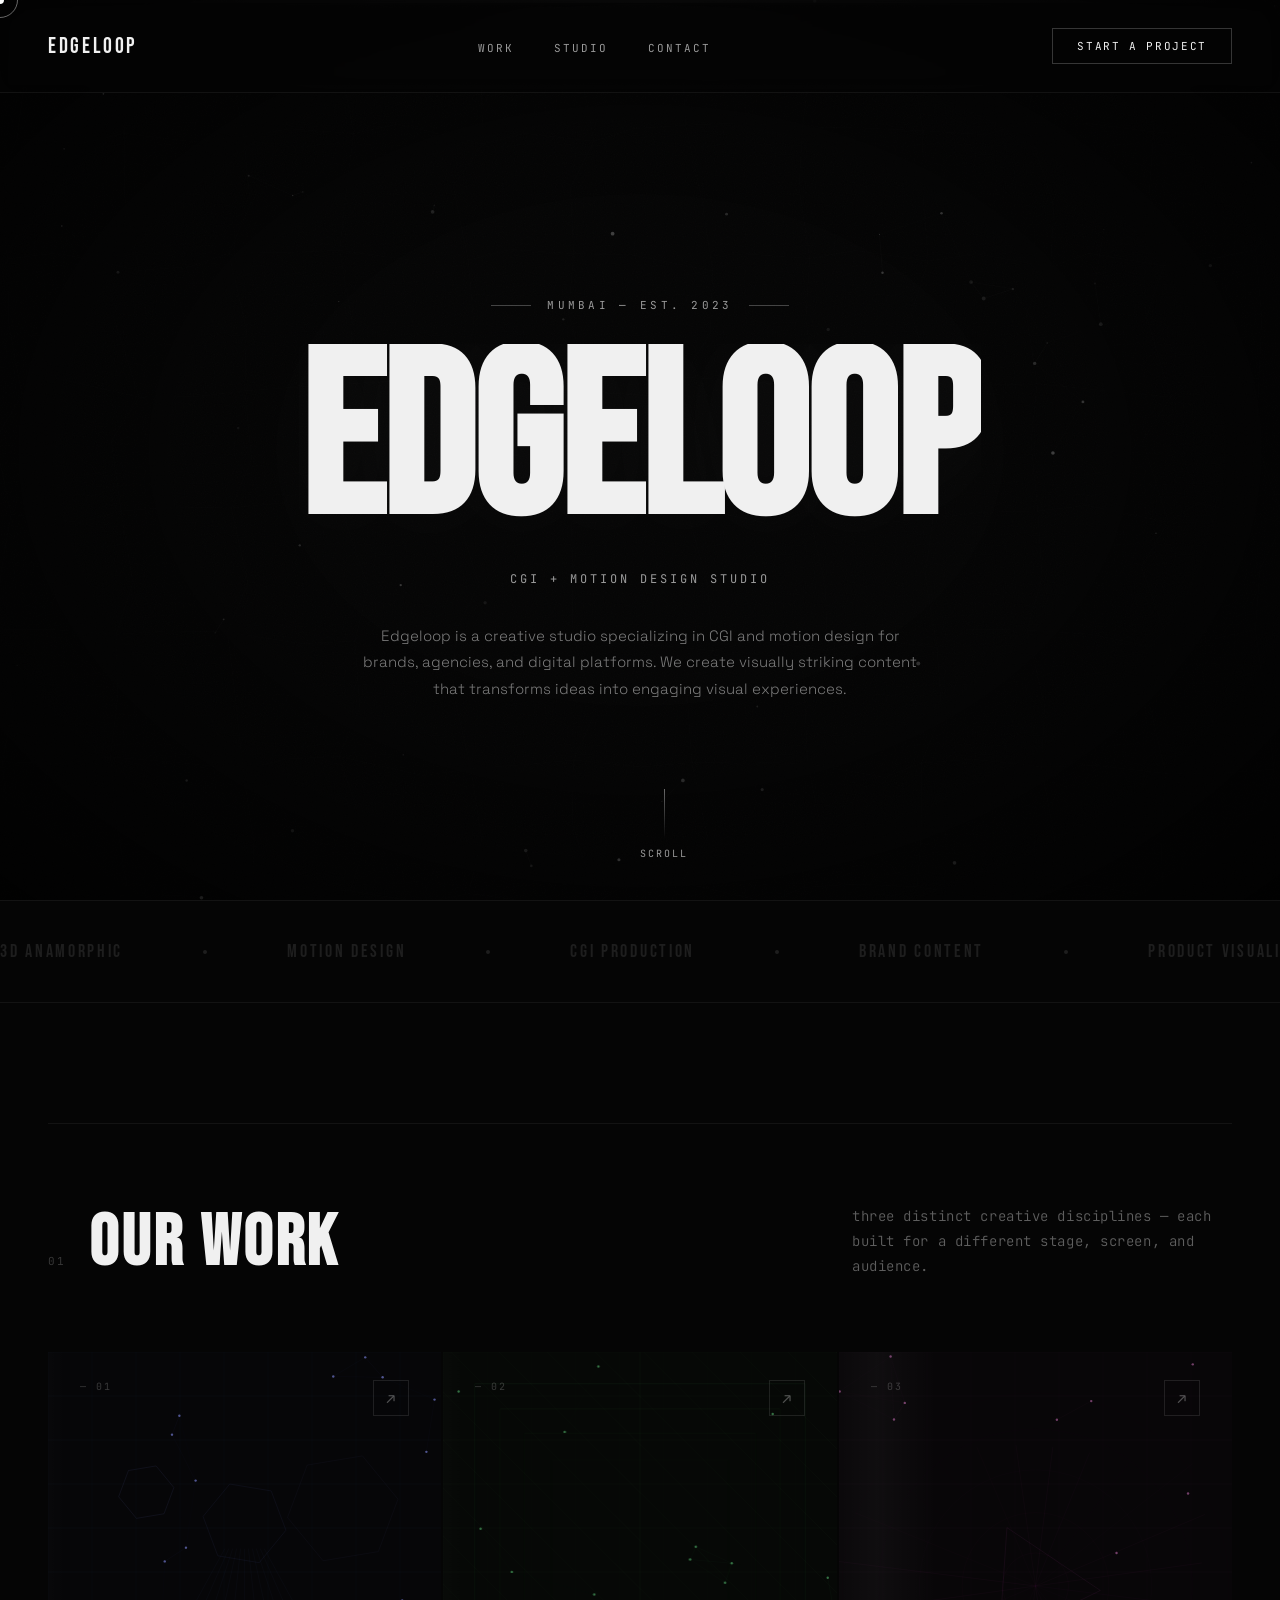
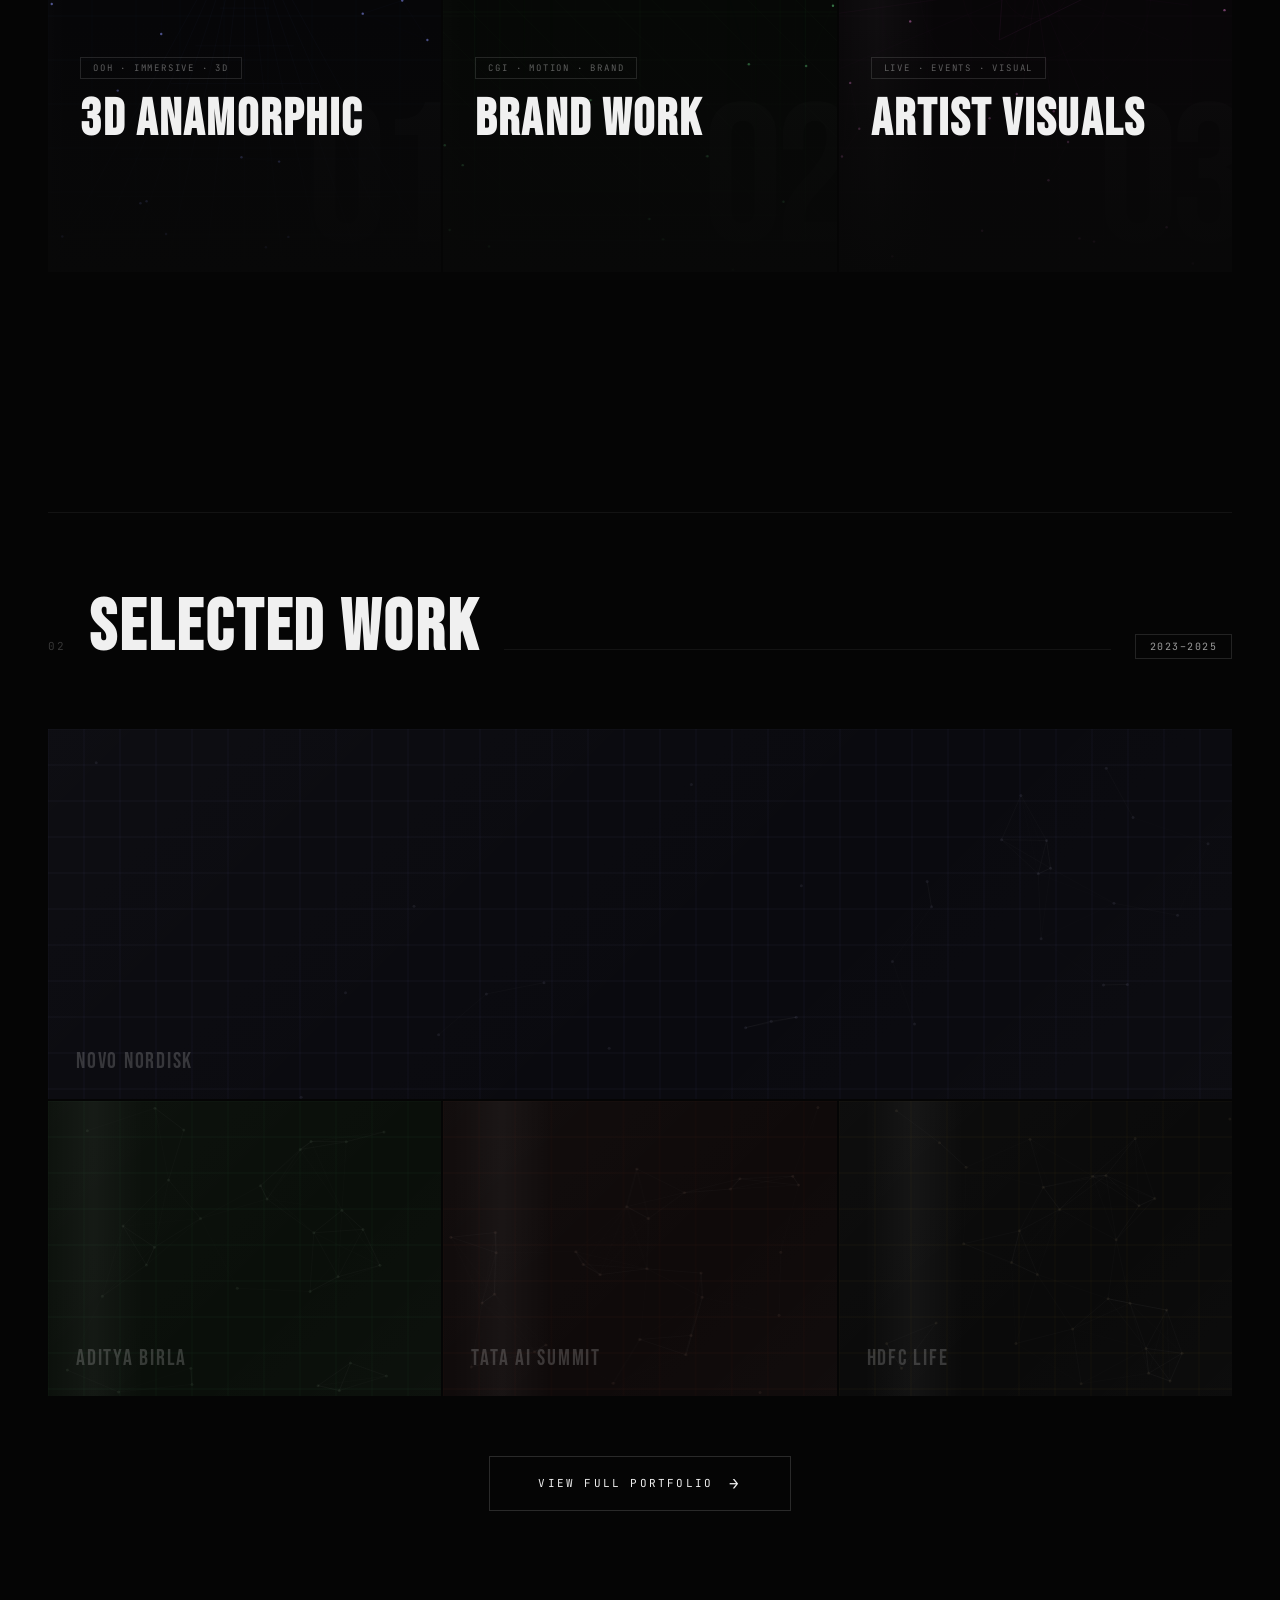
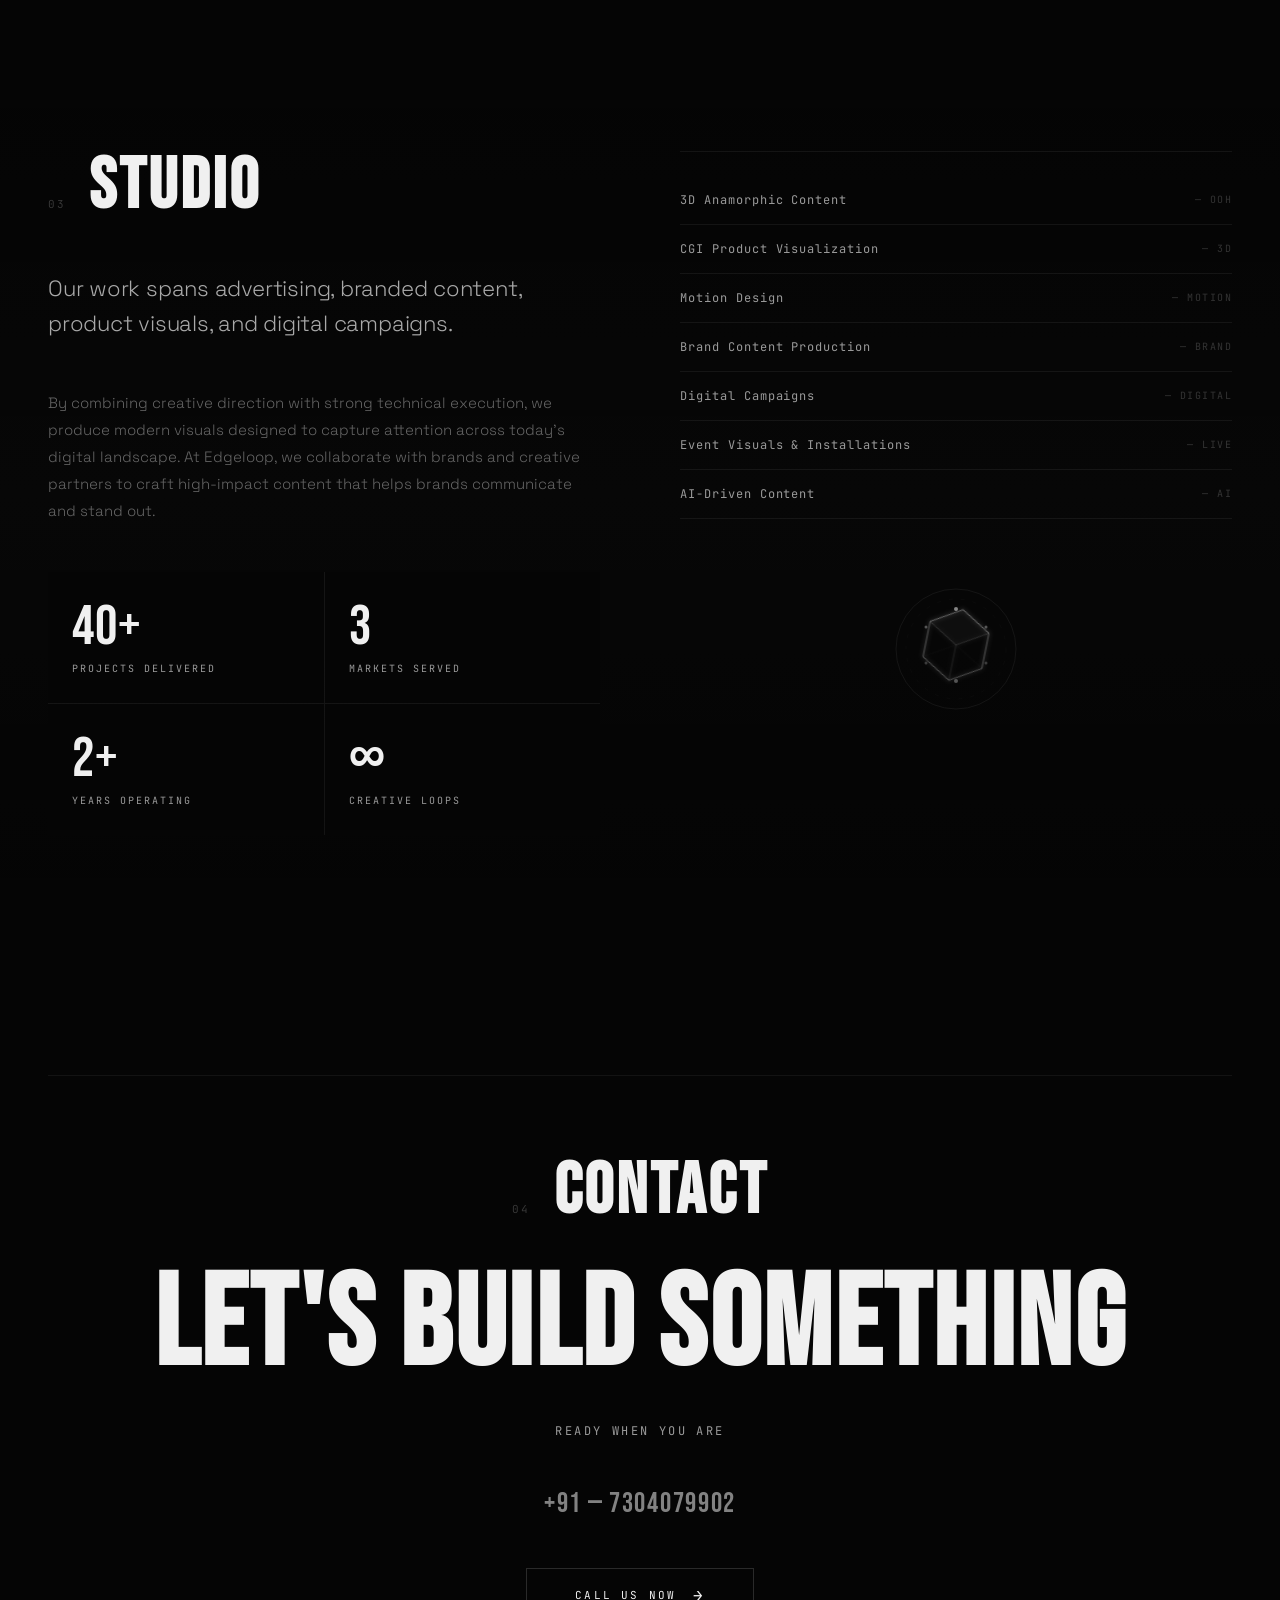
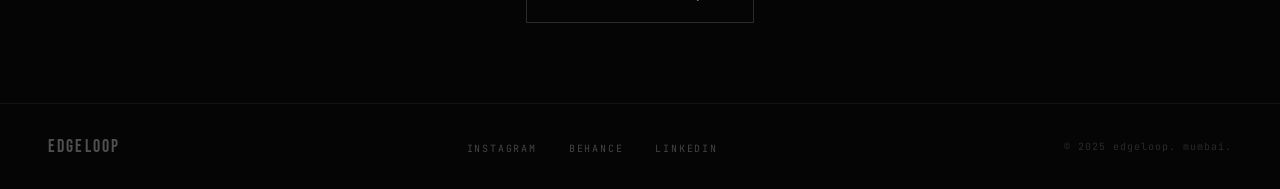
==== index.html @ c41fbcc3 "Add files via upload" ====
<!DOCTYPE html>
<html lang="en">
<head>
  <meta charset="UTF-8">
  <meta name="viewport" content="width=device-width, initial-scale=1.0">
  <title>edgeloop — cgi + motion design studio</title>
  <meta name="description" content="Edgeloop is a Mumbai-based creative studio specializing in CGI and motion design for brands, agencies, and digital platforms.">
  <link rel="icon" type="image/svg+xml" href="images/favicon.svg">
  <link rel="preconnect" href="https://fonts.googleapis.com">
  <link href="https://fonts.googleapis.com/css2?family=Bebas+Neue&family=Space+Grotesk:wght@300;400;500;600&family=JetBrains+Mono:wght@300;400&display=swap" rel="stylesheet">
  <link rel="stylesheet" href="style.css">
</head>
<body>

  <div id="cursor"></div>
  <div id="cursor-ring"></div>
  <div class="scan-overlay"></div>
  <canvas id="bg-canvas"></canvas>

  <nav>
    <a href="index.html" class="nav-logo">edgeloop</a>
    <ul class="nav-links">
      <li><a href="#our-work">work</a></li>
      <li><a href="#about">studio</a></li>
      <li><a href="#contact">contact</a></li>
    </ul>
    <button class="nav-cta" onclick="document.getElementById('contact').scrollIntoView({behavior:'smooth'})">
      start a project
    </button>
  </nav>

  <section id="hero">
    <div class="hero-eyebrow">mumbai — est. 2023</div>
    <h1 class="hero-title">edgeloop</h1>
    <p class="hero-sub">cgi + motion design studio</p>
    <p class="hero-desc">
      Edgeloop is a creative studio specializing in CGI and motion design for brands,
      agencies, and digital platforms. We create visually striking content that transforms
      ideas into engaging visual experiences.
    </p>
    <div class="scroll-indicator">
      <div class="scroll-line"></div>
      <span>scroll</span>
    </div>
  </section>

  <div class="marquee-section">
    <div class="marquee-track" id="marquee-track"></div>
  </div>

  <!-- OUR WORK -->
  <section id="our-work">
    <div class="divider" style="margin: 0 0 80px;"></div>
    <div class="our-work-intro">
      <div class="section-header reveal" style="margin-bottom: 0;">
        <span class="section-num">01</span>
        <h2 class="section-title">our work</h2>
      </div>
      <p class="our-work-desc reveal reveal-delay-2">
        three distinct creative disciplines — each built for a different stage, screen, and audience.
      </p>
    </div>

    <div class="work-categories">

      <a href="anamorphic.html" class="work-cat-panel reveal" id="wcat-0">
        <canvas class="work-cat-canvas" id="wcat-canvas-0"></canvas>
        <div class="wcat-scan"></div>
        <div class="wcat-border"></div>
        <div class="wcat-watermark">01</div>
        <span class="wcat-num">— 01</span>
        <div class="wcat-arrow">↗</div>
        <div class="wcat-info">
          <div class="wcat-tag">OOH · Immersive · 3D</div>
          <h3 class="wcat-title">3D Anamorphic</h3>
          <p class="wcat-desc">Large-format illusion content engineered for LED cubes, mega screens, and out-of-home installations. Brands like Novo Nordisk, EXCON, and Tata AI Summit.</p>
        </div>
      </a>

      <a href="brand.html" class="work-cat-panel reveal reveal-delay-1" id="wcat-1">
        <canvas class="work-cat-canvas" id="wcat-canvas-1"></canvas>
        <div class="wcat-scan"></div>
        <div class="wcat-border"></div>
        <div class="wcat-watermark">02</div>
        <span class="wcat-num">— 02</span>
        <div class="wcat-arrow">↗</div>
        <div class="wcat-info">
          <div class="wcat-tag">CGI · Motion · Brand</div>
          <h3 class="wcat-title">Brand Work</h3>
          <p class="wcat-desc">Product visualization, campaign motion, and digital content built for brands across advertising, retail, and consumer tech. FILA, Crocs, Foot Locker, Ace Blends.</p>
        </div>
      </a>

      <a href="artist.html" class="work-cat-panel reveal reveal-delay-2" id="wcat-2">
        <canvas class="work-cat-canvas" id="wcat-canvas-2"></canvas>
        <div class="wcat-scan"></div>
        <div class="wcat-border"></div>
        <div class="wcat-watermark">03</div>
        <span class="wcat-num">— 03</span>
        <div class="wcat-arrow">↗</div>
        <div class="wcat-info">
          <div class="wcat-tag">Live · Events · Visual</div>
          <h3 class="wcat-title">Artist Visuals</h3>
          <p class="wcat-desc">Stage visuals, live event content, and immersive backdrops for artists, festivals, and performance environments. Built for impact at full scale.</p>
        </div>
      </a>

    </div>
  </section>

  <!-- SELECTED WORK -->
  <section id="work">
    <div class="divider" style="margin: 0 0 80px;"></div>
    <div class="section-header reveal">
      <span class="section-num">02</span>
      <h2 class="section-title">selected work</h2>
      <div class="section-rule"></div>
      <span class="tag">2023–2025</span>
    </div>
    <div class="work-grid">
      <div class="project-card project-card-featured reveal" data-tilt>
        <div class="card-bg"><div class="card-visual"><canvas id="card-canvas-0"></canvas></div></div>
        <div class="card-overlay"></div><div class="card-border"></div>
        <div class="card-static-title">novo nordisk</div>
        <div class="card-info"><div class="card-cat">Anamorphic 3D · NSM 2025</div><div class="card-title">Novo Nordisk</div></div>
      </div>
      <div class="project-card reveal reveal-delay-1" data-tilt>
        <div class="card-bg"><div class="card-visual"><canvas id="card-canvas-1"></canvas></div></div>
        <div class="card-overlay"></div><div class="card-border"></div>
        <div class="card-static-title">aditya birla</div>
        <div class="card-info"><div class="card-cat">3D Visual · Brand</div><div class="card-title">Aditya Birla</div></div>
      </div>
      <div class="project-card reveal reveal-delay-2" data-tilt>
        <div class="card-bg"><div class="card-visual"><canvas id="card-canvas-2"></canvas></div></div>
        <div class="card-overlay"></div><div class="card-border"></div>
        <div class="card-static-title">tata ai summit</div>
        <div class="card-info"><div class="card-cat">Anamorphic 3D · Tech</div><div class="card-title">Tata AI Summit</div></div>
      </div>
      <div class="project-card reveal reveal-delay-3" data-tilt>
        <div class="card-bg"><div class="card-visual"><canvas id="card-canvas-3"></canvas></div></div>
        <div class="card-overlay"></div><div class="card-border"></div>
        <div class="card-static-title">hdfc life</div>
        <div class="card-info"><div class="card-cat">Motion Design · Finance</div><div class="card-title">HDFC Life Sparsh</div></div>
      </div>
    </div>
    <div class="see-more reveal">
      <a href="https://www.behance.net/gallery/238866345/Edgeloop-2025-Portfolio" target="_blank" rel="noopener" class="btn-outline">view full portfolio <span class="btn-arrow">→</span></a>
    </div>
  </section>

  <!-- ABOUT -->
  <section id="about">
    <div class="about-inner">
      <div class="about-left">
        <div class="section-header reveal" style="margin-bottom: 48px;">
          <span class="section-num">03</span>
          <h2 class="section-title">studio</h2>
        </div>
        <p class="about-text reveal">Our work spans advertising, branded content, product visuals, and digital campaigns.</p>
        <p class="about-text-secondary reveal reveal-delay-1">By combining creative direction with strong technical execution, we produce modern visuals designed to capture attention across today's digital landscape. At Edgeloop, we collaborate with brands and creative partners to craft high-impact content that helps brands communicate and stand out.</p>
        <div class="stat-grid reveal reveal-delay-2">
          <div class="stat-cell"><div class="stat-num">40+</div><div class="stat-label">projects delivered</div></div>
          <div class="stat-cell"><div class="stat-num">3</div><div class="stat-label">markets served</div></div>
          <div class="stat-cell"><div class="stat-num">2+</div><div class="stat-label">years operating</div></div>
          <div class="stat-cell"><div class="stat-num">∞</div><div class="stat-label">creative loops</div></div>
        </div>
      </div>
      <div class="about-right reveal reveal-delay-1">
        <ul class="services-list">
          <li>3D Anamorphic Content <span>— OOH</span></li>
          <li>CGI Product Visualization <span>— 3D</span></li>
          <li>Motion Design <span>— MOTION</span></li>
          <li>Brand Content Production <span>— BRAND</span></li>
          <li>Digital Campaigns <span>— DIGITAL</span></li>
          <li>Event Visuals &amp; Installations <span>— LIVE</span></li>
          <li>AI-Driven Content <span>— AI</span></li>
        </ul>
        <div style="margin-top: 60px; display: flex; justify-content: center;">
          <svg width="140" height="140" viewBox="0 0 140 140" fill="none" xmlns="http://www.w3.org/2000/svg">
            <defs><filter id="glow-filter"><feGaussianBlur stdDeviation="2" result="coloredBlur"/><feMerge><feMergeNode in="coloredBlur"/><feMergeNode in="SourceGraphic"/></feMerge></filter></defs>
            <circle cx="70" cy="70" r="60" stroke="rgba(255,255,255,0.06)" stroke-width="1"/>
            <circle cx="70" cy="70" r="50" stroke="rgba(255,255,255,0.04)" stroke-width="0.5" stroke-dasharray="4 8"/>
            <g id="cube-group" filter="url(#glow-filter)">
              <polygon points="70,30 100,48 100,84 70,102 40,84 40,48" stroke="rgba(255,255,255,0.35)" stroke-width="0.8" fill="none"/>
              <polygon points="70,30 100,48 70,66 40,48" stroke="rgba(255,255,255,0.2)" stroke-width="0.6" fill="rgba(255,255,255,0.015)"/>
              <line x1="70" y1="66" x2="70" y2="102" stroke="rgba(255,255,255,0.15)" stroke-width="0.6"/>
              <line x1="40" y1="48" x2="100" y2="84" stroke="rgba(255,255,255,0.06)" stroke-width="0.4"/>
              <line x1="100" y1="48" x2="40" y2="84" stroke="rgba(255,255,255,0.06)" stroke-width="0.4"/>
            </g>
            <circle cx="70" cy="30" r="2" fill="rgba(255,255,255,0.5)"/>
            <circle cx="100" cy="48" r="1.5" fill="rgba(255,255,255,0.3)"/>
            <circle cx="40" cy="48" r="1.5" fill="rgba(255,255,255,0.3)"/>
            <circle cx="70" cy="102" r="2" fill="rgba(255,255,255,0.3)"/>
            <circle cx="100" cy="84" r="1.5" fill="rgba(255,255,255,0.2)"/>
            <circle cx="40" cy="84" r="1.5" fill="rgba(255,255,255,0.2)"/>
          </svg>
        </div>
      </div>
    </div>
  </section>

  <!-- CONTACT -->
  <section id="contact">
    <div class="divider" style="margin: 0 0 80px;"></div>
    <div class="section-header reveal" style="justify-content: center; margin-bottom: 40px;">
      <span class="section-num">04</span>
      <h2 class="section-title">contact</h2>
    </div>
    <h2 class="contact-title reveal">let's build something</h2>
    <p class="contact-sub reveal reveal-delay-1">ready when you are</p>
    <a href="tel:+917304079902" class="contact-phone reveal reveal-delay-2">+91 — 7304079902</a>
    <div class="reveal reveal-delay-3" style="display: flex; justify-content: center;">
      <a href="tel:+917304079902" class="btn-outline">call us now <span class="btn-arrow">→</span></a>
    </div>
  </section>

  <footer>
    <div class="footer-logo">edgeloop</div>
    <ul class="footer-links">
      <li><a href="https://www.instagram.com/edgeloop.studio" target="_blank" rel="noopener">instagram</a></li>
      <li><a href="https://www.behance.net/gallery/238866345/Edgeloop-2025-Portfolio" target="_blank" rel="noopener">behance</a></li>
      <li><a href="https://www.linkedin.com/company/edgeloop" target="_blank" rel="noopener">linkedin</a></li>
    </ul>
    <span class="footer-copy">© 2025 edgeloop. mumbai.</span>
  </footer>

  <script src="script.js"></script>
</body>
</html>
---- style.css ----
/* ============================================================
   EDGELOOP — style.css
   CGI + Motion Design Studio
   ============================================================ */

@import url('https://fonts.googleapis.com/css2?family=Bebas+Neue&family=Space+Grotesk:wght@300;400;500;600&family=JetBrains+Mono:wght@300;400&display=swap');

/* ─── RESET & ROOT ─────────────────────────────────────────── */
*, *::before, *::after { margin: 0; padding: 0; box-sizing: border-box; }

:root {
  --black:  #050505;
  --white:  #f0f0f0;
  --silver: #9a9a9a;
  --glow:   rgba(180,180,200,0.07);
  --dim:    rgba(240,240,240,0.04);
  --line:   rgba(255,255,255,0.06);
}

html { scroll-behavior: smooth; }

body {
  background: var(--black);
  color: var(--white);
  font-family: 'Space Grotesk', sans-serif;
  overflow-x: hidden;
  cursor: none;
}

/* ─── CUSTOM CURSOR ─────────────────────────────────────────── */
#cursor {
  position: fixed;
  width: 8px;
  height: 8px;
  background: white;
  border-radius: 50%;
  pointer-events: none;
  z-index: 9999;
  transform: translate(-50%, -50%);
  transition: transform 0.08s, width 0.2s, height 0.2s, opacity 0.2s;
  mix-blend-mode: difference;
}
#cursor-ring {
  position: fixed;
  width: 36px;
  height: 36px;
  border: 1px solid rgba(255,255,255,0.4);
  border-radius: 50%;
  pointer-events: none;
  z-index: 9998;
  transform: translate(-50%, -50%);
  transition: transform 0.18s ease, width 0.2s, height 0.2s, border-color 0.2s;
}
body:has(a:hover) #cursor-ring,
body:has(button:hover) #cursor-ring {
  width: 60px;
  height: 60px;
  border-color: rgba(255,255,255,0.8);
}

/* ─── BACKGROUND CANVAS ─────────────────────────────────────── */
#bg-canvas {
  position: fixed;
  top: 0; left: 0;
  width: 100%; height: 100%;
  z-index: 0;
  pointer-events: none;
}

/* ─── NOISE OVERLAY ─────────────────────────────────────────── */
body::before {
  content: '';
  position: fixed;
  inset: 0;
  background-image: url("data:image/svg+xml,%3Csvg viewBox='0 0 200 200' xmlns='http://www.w3.org/2000/svg'%3E%3Cfilter id='n'%3E%3CfeTurbulence type='fractalNoise' baseFrequency='0.9' numOctaves='4' stitchTiles='stitch'/%3E%3C/filter%3E%3Crect width='100%25' height='100%25' filter='url(%23n)' opacity='0.035'/%3E%3C/svg%3E");
  background-size: 200px 200px;
  pointer-events: none;
  z-index: 1;
  opacity: 0.6;
}

/* ─── VIGNETTE ───────────────────────────────────────────────── */
body::after {
  content: '';
  position: fixed;
  inset: 0;
  background: radial-gradient(ellipse at center, transparent 40%, rgba(0,0,0,0.7) 100%);
  pointer-events: none;
  z-index: 2;
}

/* ─── SCAN LINE ──────────────────────────────────────────────── */
.scan-overlay {
  position: fixed;
  top: 0; left: 0;
  width: 100%; height: 3px;
  background: linear-gradient(90deg, transparent, rgba(255,255,255,0.06), transparent);
  pointer-events: none;
  z-index: 50;
  animation: scan 8s linear infinite;
}
@keyframes scan {
  0%   { top: -3px; }
  100% { top: 100vh; }
}

/* ─── NAV ────────────────────────────────────────────────────── */
nav {
  position: fixed;
  top: 0; left: 0; right: 0;
  z-index: 100;
  display: flex;
  justify-content: space-between;
  align-items: center;
  padding: 28px 48px;
  border-bottom: 1px solid var(--line);
  backdrop-filter: blur(12px);
  background: rgba(5,5,5,0.4);
}

.nav-logo {
  font-family: 'Bebas Neue', sans-serif;
  font-size: 22px;
  letter-spacing: 0.12em;
  color: var(--white);
  text-decoration: none;
  position: relative;
  overflow: hidden;
  display: inline-block;
}
.nav-logo::after {
  content: '';
  position: absolute;
  top: 0; left: -100%;
  width: 60px;
  height: 100%;
  background: linear-gradient(90deg, transparent, rgba(255,255,255,0.4), transparent);
  animation: sweep-nav 4s ease-in-out infinite;
}
@keyframes sweep-nav {
  0%   { left: -100%; }
  40%  { left: 200%; }
  100% { left: 200%; }
}

.nav-links {
  display: flex;
  gap: 40px;
  list-style: none;
}
.nav-links a {
  color: var(--silver);
  text-decoration: none;
  font-size: 11px;
  letter-spacing: 0.18em;
  text-transform: uppercase;
  transition: color 0.3s;
  font-family: 'JetBrains Mono', monospace;
}
.nav-links a:hover { color: var(--white); }

.nav-cta {
  background: transparent;
  border: 1px solid rgba(255,255,255,0.2);
  color: var(--white);
  padding: 10px 24px;
  font-family: 'JetBrains Mono', monospace;
  font-size: 11px;
  letter-spacing: 0.15em;
  text-transform: uppercase;
  cursor: pointer;
  transition: border-color 0.3s, background 0.3s;
}
.nav-cta:hover {
  border-color: rgba(255,255,255,0.6);
  background: rgba(255,255,255,0.05);
}

/* ─── SECTIONS BASE ──────────────────────────────────────────── */
section { position: relative; z-index: 10; }

/* ─── HERO ───────────────────────────────────────────────────── */
#hero {
  min-height: 100vh;
  display: flex;
  flex-direction: column;
  justify-content: center;
  align-items: center;
  text-align: center;
  padding: 0 40px;
  padding-top: 100px;
}

.hero-eyebrow {
  font-family: 'JetBrains Mono', monospace;
  font-size: 11px;
  letter-spacing: 0.3em;
  text-transform: uppercase;
  color: var(--silver);
  margin-bottom: 32px;
  opacity: 0;
  animation: fadeUp 1s ease 0.3s forwards;
  display: flex;
  align-items: center;
  gap: 16px;
}
.hero-eyebrow::before,
.hero-eyebrow::after {
  content: '';
  display: block;
  width: 40px;
  height: 1px;
  background: rgba(255,255,255,0.25);
}

.hero-title {
  font-family: 'Bebas Neue', sans-serif;
  font-size: clamp(100px, 18vw, 260px);
  line-height: 0.88;
  letter-spacing: -0.01em;
  color: var(--white);
  position: relative;
  overflow: hidden;
  display: inline-block;
  opacity: 0;
  animation: fadeUp 1s ease 0.5s forwards;
  text-shadow:
    0 0 80px rgba(255,255,255,0.04),
    0 0 160px rgba(255,255,255,0.02);
}
.hero-title::after {
  content: '';
  position: absolute;
  top: 0; left: -200px;
  width: 120px;
  height: 100%;
  background: linear-gradient(105deg,
    transparent 20%,
    rgba(255,255,255,0.12) 45%,
    rgba(255,255,255,0.22) 50%,
    rgba(255,255,255,0.12) 55%,
    transparent 80%
  );
  animation: text-sweep 5s ease-in-out 1.5s infinite;
  pointer-events: none;
}
@keyframes text-sweep {
  0%   { left: -200px; }
  35%  { left: 110%; }
  100% { left: 110%; }
}

.hero-sub {
  font-family: 'JetBrains Mono', monospace;
  font-size: 12px;
  letter-spacing: 0.25em;
  text-transform: uppercase;
  color: var(--silver);
  margin-top: 24px;
  opacity: 0;
  animation: fadeUp 1s ease 0.8s forwards;
}

.hero-desc {
  max-width: 560px;
  margin: 36px auto 0;
  font-size: 15px;
  line-height: 1.75;
  color: rgba(240,240,240,0.5);
  opacity: 0;
  animation: fadeUp 1s ease 1s forwards;
  font-weight: 300;
}

.scroll-indicator {
  position: absolute;
  bottom: 40px;
  left: 50%;
  transform: translateX(-50%);
  display: flex;
  flex-direction: column;
  align-items: center;
  gap: 8px;
  opacity: 0;
  animation: fadeUp 1s ease 1.4s forwards;
  color: var(--silver);
  font-family: 'JetBrains Mono', monospace;
  font-size: 10px;
  letter-spacing: 0.2em;
  text-transform: uppercase;
}
.scroll-line {
  width: 1px;
  height: 50px;
  background: linear-gradient(to bottom, rgba(255,255,255,0.4), transparent);
  position: relative;
  overflow: hidden;
}
.scroll-line::after {
  content: '';
  position: absolute;
  top: -100%;
  width: 100%;
  height: 50%;
  background: white;
  animation: scroll-drop 2s ease-in-out infinite;
}
@keyframes scroll-drop {
  0%   { top: -100%; }
  100% { top: 200%; }
}

@keyframes fadeUp {
  from { opacity: 0; transform: translateY(30px); }
  to   { opacity: 1; transform: translateY(0); }
}

/* ─── MARQUEE ────────────────────────────────────────────────── */
.marquee-section {
  padding: 40px 0;
  overflow: hidden;
  border-top: 1px solid var(--line);
  border-bottom: 1px solid var(--line);
  position: relative;
  z-index: 10;
}
.marquee-track {
  display: flex;
  gap: 80px;
  animation: marquee 18s linear infinite;
  width: max-content;
  align-items: center;
}
.marquee-item {
  font-family: 'Bebas Neue', sans-serif;
  font-size: 18px;
  letter-spacing: 0.15em;
  color: rgba(255,255,255,0.1);
  white-space: nowrap;
  text-transform: uppercase;
}
.marquee-dot {
  width: 4px;
  height: 4px;
  border-radius: 50%;
  background: rgba(255,255,255,0.1);
  flex-shrink: 0;
}
@keyframes marquee {
  0%   { transform: translateX(0); }
  100% { transform: translateX(-50%); }
}

/* ─── SHARED DIVIDER ─────────────────────────────────────────── */
.divider {
  height: 1px;
  background: var(--line);
  position: relative;
  overflow: hidden;
}
.divider::after {
  content: '';
  position: absolute;
  top: 0; left: -100%;
  width: 30%;
  height: 100%;
  background: linear-gradient(90deg, transparent, rgba(255,255,255,0.3), transparent);
  animation: divider-sweep 6s ease-in-out infinite;
}
@keyframes divider-sweep {
  0%   { left: -30%; }
  100% { left: 130%; }
}

/* ─── SECTION HEADER ─────────────────────────────────────────── */
.section-header {
  display: flex;
  align-items: baseline;
  gap: 24px;
  margin-bottom: 64px;
}
.section-num {
  font-family: 'JetBrains Mono', monospace;
  font-size: 11px;
  color: rgba(255,255,255,0.2);
  letter-spacing: 0.15em;
}
.section-title {
  font-family: 'Bebas Neue', sans-serif;
  font-size: 72px;
  letter-spacing: 0.04em;
  line-height: 1;
  color: var(--white);
}
.section-rule {
  flex: 1;
  height: 1px;
  background: var(--line);
}

/* ─── TAG ────────────────────────────────────────────────────── */
.tag {
  display: inline-block;
  padding: 5px 14px;
  border: 1px solid rgba(255,255,255,0.12);
  font-family: 'JetBrains Mono', monospace;
  font-size: 10px;
  letter-spacing: 0.15em;
  text-transform: uppercase;
  color: var(--silver);
}

/* ─── OUR WORK SECTION ───────────────────────────────────────── */
#our-work {
  padding: 120px 48px;
}

.our-work-intro {
  display: flex;
  align-items: flex-end;
  justify-content: space-between;
  margin-bottom: 72px;
  gap: 40px;
}
.our-work-desc {
  max-width: 380px;
  font-size: 14px;
  line-height: 1.8;
  color: rgba(240,240,240,0.38);
  font-weight: 300;
  font-family: 'JetBrains Mono', monospace;
  letter-spacing: 0.04em;
}

.work-categories {
  display: grid;
  grid-template-columns: repeat(3, 1fr);
  gap: 2px;
  position: relative;
}

.work-cat-panel {
  position: relative;
  height: 520px;
  overflow: hidden;
  background: #080808;
  cursor: pointer;
  transition: flex 0.7s cubic-bezier(0.77, 0, 0.175, 1);
}

.work-cat-canvas {
  position: absolute;
  inset: 0;
  width: 100%;
  height: 100%;
  transition: transform 0.8s cubic-bezier(0.25,0.1,0.25,1), opacity 0.5s;
}
.work-cat-panel:hover .work-cat-canvas {
  transform: scale(1.06);
}

.wcat-num {
  position: absolute;
  top: 28px;
  left: 32px;
  font-family: 'JetBrains Mono', monospace;
  font-size: 10px;
  letter-spacing: 0.2em;
  color: rgba(255,255,255,0.2);
  z-index: 4;
  transition: color 0.4s;
}
.work-cat-panel:hover .wcat-num { color: rgba(255,255,255,0.5); }

.wcat-watermark {
  position: absolute;
  bottom: -10px;
  right: -10px;
  font-family: 'Bebas Neue', sans-serif;
  font-size: 200px;
  line-height: 1;
  color: rgba(255,255,255,0.022);
  z-index: 2;
  pointer-events: none;
  letter-spacing: -0.04em;
  transition: color 0.5s, transform 0.6s;
  user-select: none;
}
.work-cat-panel:hover .wcat-watermark {
  color: rgba(255,255,255,0.05);
  transform: scale(1.04);
}

.wcat-info {
  position: absolute;
  bottom: 0; left: 0; right: 0;
  padding: 32px;
  z-index: 5;
  background: linear-gradient(to top, rgba(8,8,8,0.97) 0%, rgba(8,8,8,0.6) 55%, transparent 100%);
}

.wcat-tag {
  display: inline-block;
  padding: 4px 12px;
  border: 1px solid rgba(255,255,255,0.12);
  font-family: 'JetBrains Mono', monospace;
  font-size: 9px;
  letter-spacing: 0.2em;
  text-transform: uppercase;
  color: rgba(255,255,255,0.35);
  margin-bottom: 16px;
  transition: border-color 0.3s, color 0.3s;
}
.work-cat-panel:hover .wcat-tag {
  border-color: rgba(255,255,255,0.35);
  color: rgba(255,255,255,0.7);
}

.wcat-title {
  font-family: 'Bebas Neue', sans-serif;
  font-size: 52px;
  letter-spacing: 0.04em;
  line-height: 0.95;
  color: var(--white);
  margin-bottom: 14px;
  transition: letter-spacing 0.4s;
}
.work-cat-panel:hover .wcat-title { letter-spacing: 0.07em; }

.wcat-desc {
  font-size: 12px;
  line-height: 1.7;
  color: rgba(240,240,240,0.35);
  font-weight: 300;
  max-width: 260px;
  transform: translateY(8px);
  opacity: 0;
  transition: transform 0.5s ease, opacity 0.5s ease;
}
.work-cat-panel:hover .wcat-desc {
  opacity: 1;
  transform: translateY(0);
}

.wcat-arrow {
  position: absolute;
  top: 28px;
  right: 32px;
  width: 36px;
  height: 36px;
  border: 1px solid rgba(255,255,255,0.1);
  display: flex;
  align-items: center;
  justify-content: center;
  z-index: 5;
  font-size: 16px;
  color: rgba(255,255,255,0.3);
  transition: border-color 0.3s, color 0.3s, transform 0.3s;
}
.work-cat-panel:hover .wcat-arrow {
  border-color: rgba(255,255,255,0.5);
  color: var(--white);
  transform: rotate(45deg);
}

.wcat-border {
  position: absolute;
  inset: 0;
  border: 1px solid rgba(255,255,255,0);
  z-index: 6;
  pointer-events: none;
  transition: border-color 0.4s;
}
.work-cat-panel:hover .wcat-border { border-color: rgba(255,255,255,0.16); }

.wcat-scan {
  position: absolute;
  left: 0; right: 0;
  height: 1px;
  background: linear-gradient(90deg, transparent, rgba(255,255,255,0.15), transparent);
  z-index: 4;
  opacity: 0;
  transition: opacity 0.3s;
  animation: wcat-scan-anim 3s ease-in-out infinite;
}
.work-cat-panel:hover .wcat-scan { opacity: 1; }
@keyframes wcat-scan-anim {
  0%   { top: 0%; }
  100% { top: 100%; }
}

/* ─── SELECTED WORK SECTION ──────────────────────────────────── */
#work {
  padding: 120px 48px;
}

.work-grid {
  display: grid;
  grid-template-columns: repeat(3, 1fr);
  gap: 2px;
  margin-bottom: 60px;
}

.project-card {
  position: relative;
  aspect-ratio: 4/3;
  overflow: hidden;
  background: #0d0d0d;
  cursor: pointer;
}
.project-card::before {
  content: '';
  position: absolute;
  inset: 0;
  background: linear-gradient(135deg,
    rgba(255,255,255,0.015) 0%,
    transparent 60%,
    rgba(255,255,255,0.01) 100%
  );
  z-index: 2;
}

.card-bg {
  position: absolute;
  inset: 0;
  transition: transform 0.8s cubic-bezier(0.25, 0.1, 0.25, 1), opacity 0.5s;
  overflow: hidden;
}

.card-visual {
  width: 100%;
  height: 100%;
  display: flex;
  align-items: center;
  justify-content: center;
  font-family: 'Bebas Neue', sans-serif;
  font-size: 80px;
  color: rgba(255,255,255,0.04);
  letter-spacing: 0.05em;
  transition: transform 0.8s cubic-bezier(0.25, 0.1, 0.25, 1);
  position: relative;
}
.card-visual canvas {
  position: absolute;
  inset: 0;
  width: 100%;
  height: 100%;
}
.project-card:hover .card-visual { transform: scale(1.08); }

.card-overlay {
  position: absolute;
  inset: 0;
  background: linear-gradient(to top, rgba(5,5,5,0.95) 0%, rgba(5,5,5,0.4) 50%, transparent 100%);
  z-index: 3;
  opacity: 0;
  transition: opacity 0.5s;
}
.project-card:hover .card-overlay { opacity: 1; }

.card-border {
  position: absolute;
  inset: 0;
  border: 1px solid rgba(255,255,255,0);
  z-index: 4;
  transition: border-color 0.4s;
}
.project-card:hover .card-border { border-color: rgba(255,255,255,0.2); }

.card-info {
  position: absolute;
  bottom: 0; left: 0; right: 0;
  padding: 28px 28px 32px;
  z-index: 5;
  transform: translateY(12px);
  opacity: 0;
  transition: transform 0.5s, opacity 0.5s;
}
.project-card:hover .card-info {
  transform: translateY(0);
  opacity: 1;
}

.card-cat {
  font-family: 'JetBrains Mono', monospace;
  font-size: 10px;
  letter-spacing: 0.25em;
  text-transform: uppercase;
  color: var(--silver);
  margin-bottom: 8px;
}
.card-title {
  font-family: 'Bebas Neue', sans-serif;
  font-size: 32px;
  letter-spacing: 0.04em;
  color: var(--white);
  line-height: 1;
}

.card-static-title {
  position: absolute;
  bottom: 24px;
  left: 28px;
  z-index: 3;
  font-family: 'Bebas Neue', sans-serif;
  font-size: 22px;
  letter-spacing: 0.08em;
  color: rgba(255,255,255,0.18);
  transition: opacity 0.3s;
}
.project-card:hover .card-static-title { opacity: 0; }

.project-card-featured {
  grid-column: 1 / -1;
  aspect-ratio: 16/5;
}
.project-card-featured .card-visual { font-size: 140px; }

/* ─── SEE MORE / BUTTONS ─────────────────────────────────────── */
.see-more {
  display: flex;
  align-items: center;
  justify-content: center;
}
.btn-outline {
  background: transparent;
  border: 1px solid rgba(255,255,255,0.15);
  color: var(--white);
  padding: 16px 48px;
  font-family: 'JetBrains Mono', monospace;
  font-size: 11px;
  letter-spacing: 0.2em;
  text-transform: uppercase;
  cursor: pointer;
  transition: border-color 0.3s, background 0.3s, letter-spacing 0.3s;
  position: relative;
  overflow: hidden;
  text-decoration: none;
  display: inline-flex;
  align-items: center;
  gap: 16px;
}
.btn-outline::after {
  content: '';
  position: absolute;
  inset: 0;
  background: rgba(255,255,255,0.04);
  transform: scaleX(0);
  transform-origin: left;
  transition: transform 0.4s;
}
.btn-outline:hover { border-color: rgba(255,255,255,0.4); letter-spacing: 0.28em; }
.btn-outline:hover::after { transform: scaleX(1); }
.btn-arrow {
  font-size: 16px;
  transition: transform 0.3s;
  display: inline-block;
}
.btn-outline:hover .btn-arrow { transform: translateX(6px); }

/* ─── ABOUT SECTION ──────────────────────────────────────────── */
#about {
  padding: 120px 48px;
  background: linear-gradient(to bottom, transparent, rgba(255,255,255,0.012), transparent);
}

.about-inner {
  display: grid;
  grid-template-columns: 1fr 1fr;
  gap: 80px;
  align-items: start;
}

.about-right {
  padding-top: 24px;
  border-top: 1px solid var(--line);
}

.about-text {
  font-size: 22px;
  font-weight: 300;
  line-height: 1.6;
  color: rgba(240,240,240,0.7);
  margin-bottom: 48px;
  letter-spacing: -0.01em;
}

.about-text-secondary {
  font-size: 15px;
  line-height: 1.8;
  color: rgba(240,240,240,0.4);
  margin-bottom: 40px;
  font-weight: 300;
}

.services-list {
  list-style: none;
  display: flex;
  flex-direction: column;
  gap: 0;
}
.services-list li {
  padding: 16px 0;
  border-bottom: 1px solid var(--line);
  display: flex;
  align-items: center;
  justify-content: space-between;
  font-family: 'JetBrains Mono', monospace;
  font-size: 12px;
  letter-spacing: 0.08em;
  color: var(--silver);
  transition: color 0.3s;
}
.services-list li:hover { color: var(--white); }
.services-list li span {
  font-size: 10px;
  opacity: 0.3;
  letter-spacing: 0.15em;
}

.stat-grid {
  display: grid;
  grid-template-columns: 1fr 1fr;
  gap: 1px;
  background: var(--line);
  margin-top: 48px;
}
.stat-cell {
  background: var(--black);
  padding: 28px 24px;
}
.stat-num {
  font-family: 'Bebas Neue', sans-serif;
  font-size: 56px;
  line-height: 1;
  color: var(--white);
  letter-spacing: 0.02em;
}
.stat-label {
  font-family: 'JetBrains Mono', monospace;
  font-size: 10px;
  letter-spacing: 0.2em;
  text-transform: uppercase;
  color: var(--silver);
  margin-top: 6px;
}

/* ─── CONTACT ────────────────────────────────────────────────── */
#contact {
  padding: 120px 48px 80px;
  text-align: center;
  position: relative;
}

.contact-title {
  font-family: 'Bebas Neue', sans-serif;
  font-size: clamp(60px, 10vw, 130px);
  line-height: 0.92;
  letter-spacing: 0.02em;
  color: var(--white);
  margin-bottom: 32px;
  position: relative;
  overflow: hidden;
  display: inline-block;
}
.contact-title::after {
  content: '';
  position: absolute;
  top: 0; left: -100%;
  width: 80px;
  height: 100%;
  background: linear-gradient(105deg, transparent, rgba(255,255,255,0.12), transparent);
  animation: text-sweep 7s ease-in-out 2s infinite;
}

.contact-sub {
  font-family: 'JetBrains Mono', monospace;
  font-size: 12px;
  letter-spacing: 0.2em;
  color: var(--silver);
  margin-bottom: 48px;
  text-transform: uppercase;
}

.contact-email,
.contact-phone {
  font-family: 'Bebas Neue', sans-serif;
  font-size: 28px;
  letter-spacing: 0.06em;
  color: rgba(255,255,255,0.5);
  text-decoration: none;
  transition: color 0.3s;
  display: block;
  margin-bottom: 48px;
}
.contact-email:hover,
.contact-phone:hover { color: var(--white); }

/* work-cat-panel as anchor — reset link styles */
a.work-cat-panel {
  text-decoration: none;
  color: inherit;
  display: block;
}

/* ─── FOOTER ─────────────────────────────────────────────────── */
footer {
  border-top: 1px solid var(--line);
  padding: 32px 48px;
  display: flex;
  align-items: center;
  justify-content: space-between;
  position: relative;
  z-index: 10;
}

.footer-logo {
  font-family: 'Bebas Neue', sans-serif;
  font-size: 18px;
  letter-spacing: 0.12em;
  color: rgba(255,255,255,0.3);
}

.footer-links {
  display: flex;
  gap: 32px;
  list-style: none;
}
.footer-links a {
  font-family: 'JetBrains Mono', monospace;
  font-size: 10px;
  letter-spacing: 0.18em;
  text-transform: uppercase;
  color: rgba(255,255,255,0.25);
  text-decoration: none;
  transition: color 0.3s;
}
.footer-links a:hover { color: rgba(255,255,255,0.7); }

.footer-copy {
  font-family: 'JetBrains Mono', monospace;
  font-size: 10px;
  color: rgba(255,255,255,0.15);
  letter-spacing: 0.1em;
}

/* ─── SCROLL REVEAL ──────────────────────────────────────────── */
.reveal {
  opacity: 0;
  transform: translateY(40px);
  transition: opacity 0.9s ease, transform 0.9s ease;
}
.reveal.visible {
  opacity: 1;
  transform: translateY(0);
}
.reveal-delay-1 { transition-delay: 0.1s; }
.reveal-delay-2 { transition-delay: 0.2s; }
.reveal-delay-3 { transition-delay: 0.35s; }
.reveal-delay-4 { transition-delay: 0.5s; }

/* ─── UTILITIES ──────────────────────────────────────────────── */
.glass-panel {
  background: rgba(255,255,255,0.02);
  border: 1px solid rgba(255,255,255,0.06);
  backdrop-filter: blur(8px);
}

/* ─── RESPONSIVE ─────────────────────────────────────────────── */
@media (max-width: 900px) {
  nav { padding: 20px 24px; }
  .nav-links, .nav-cta { display: none; }

  #hero { padding: 80px 24px 0; }
  #our-work, #work, #about, #contact { padding: 80px 24px; }

  footer { padding: 24px; flex-wrap: wrap; gap: 16px; }

  .work-categories { grid-template-columns: 1fr; }
  .work-cat-panel { height: 360px; }
  .wcat-desc { opacity: 1; transform: none; }
  .our-work-intro { flex-direction: column; align-items: flex-start; }

  .work-grid { grid-template-columns: 1fr; }
  .project-card-featured { aspect-ratio: 4/3; }

  .about-inner { grid-template-columns: 1fr; gap: 48px; }
  .section-title { font-size: 48px; }
}

/* ─── CATEGORY PAGE (anamorphic / brand / artist) ────────────── */

/* page-level class on body */
body.cat-page { cursor: none; }

/* back button */
.cat-back {
  position: fixed;
  top: 28px;
  left: 48px;
  z-index: 200;
  display: flex;
  align-items: center;
  gap: 10px;
  font-family: 'JetBrains Mono', monospace;
  font-size: 10px;
  letter-spacing: 0.2em;
  text-transform: uppercase;
  color: rgba(255,255,255,0.35);
  text-decoration: none;
  transition: color 0.3s;
}
.cat-back:hover { color: var(--white); }
.cat-back-arrow {
  width: 28px;
  height: 28px;
  border: 1px solid rgba(255,255,255,0.15);
  display: flex;
  align-items: center;
  justify-content: center;
  font-size: 13px;
  transition: border-color 0.3s;
}
.cat-back:hover .cat-back-arrow { border-color: rgba(255,255,255,0.5); }

/* hero section */
.cat-hero {
  min-height: 44vh;
  display: flex;
  flex-direction: column;
  justify-content: flex-end;
  padding: 0 48px 60px;
  padding-top: 140px;
  position: relative;
  z-index: 10;
  border-bottom: 1px solid var(--line);
}

.cat-eyebrow {
  font-family: 'JetBrains Mono', monospace;
  font-size: 10px;
  letter-spacing: 0.28em;
  text-transform: uppercase;
  color: rgba(255,255,255,0.3);
  margin-bottom: 20px;
  display: flex;
  align-items: center;
  gap: 14px;
  opacity: 0;
  animation: fadeUp 0.8s ease 0.2s forwards;
}
.cat-eyebrow::before {
  content: '';
  display: block;
  width: 30px;
  height: 1px;
  background: rgba(255,255,255,0.2);
}

.cat-title {
  font-family: 'Bebas Neue', sans-serif;
  font-size: clamp(72px, 10vw, 148px);
  line-height: 0.9;
  letter-spacing: 0.02em;
  color: var(--white);
  position: relative;
  overflow: hidden;
  display: inline-block;
  opacity: 0;
  animation: fadeUp 0.9s ease 0.3s forwards;
}
.cat-title::after {
  content: '';
  position: absolute;
  top: 0; left: -180px;
  width: 100px;
  height: 100%;
  background: linear-gradient(105deg, transparent 20%, rgba(255,255,255,0.14) 50%, transparent 80%);
  animation: text-sweep 6s ease-in-out 1.2s infinite;
  pointer-events: none;
}

.cat-meta {
  display: flex;
  align-items: center;
  gap: 40px;
  margin-top: 28px;
  opacity: 0;
  animation: fadeUp 0.8s ease 0.55s forwards;
}
.cat-tag-pill {
  display: inline-block;
  padding: 5px 14px;
  border: 1px solid rgba(255,255,255,0.12);
  font-family: 'JetBrains Mono', monospace;
  font-size: 9px;
  letter-spacing: 0.2em;
  text-transform: uppercase;
  color: rgba(255,255,255,0.4);
}
.cat-desc {
  max-width: 480px;
  font-size: 13px;
  line-height: 1.75;
  color: rgba(240,240,240,0.38);
  font-weight: 300;
  font-family: 'JetBrains Mono', monospace;
  letter-spacing: 0.03em;
}

/* ─── 6-SLOT VIDEO GRID ─────────────────────────────────────── */
.cat-grid-section {
  padding: 72px 48px 120px;
  position: relative;
  z-index: 10;
}

.cat-grid-header {
  display: flex;
  align-items: center;
  justify-content: space-between;
  margin-bottom: 36px;
}
.cat-grid-label {
  font-family: 'JetBrains Mono', monospace;
  font-size: 10px;
  letter-spacing: 0.22em;
  text-transform: uppercase;
  color: rgba(255,255,255,0.2);
}
.cat-grid-count {
  font-family: 'JetBrains Mono', monospace;
  font-size: 10px;
  letter-spacing: 0.15em;
  color: rgba(255,255,255,0.12);
}

.cat-grid {
  display: grid;
  grid-template-columns: repeat(3, 1fr);
  grid-template-rows: repeat(2, 1fr);
  gap: 2px;
}

/* Each slot */
.vid-slot {
  position: relative;
  aspect-ratio: 16/9;
  background: #0b0b0b;
  overflow: hidden;
  cursor: pointer;
  display: flex;
  align-items: center;
  justify-content: center;
}

/* Slot number badge */
.vid-slot-num {
  position: absolute;
  top: 14px;
  left: 16px;
  font-family: 'JetBrains Mono', monospace;
  font-size: 9px;
  letter-spacing: 0.18em;
  color: rgba(255,255,255,0.18);
  z-index: 4;
  transition: color 0.3s;
}
.vid-slot:hover .vid-slot-num { color: rgba(255,255,255,0.5); }

/* Empty state — dashed border + "add video" placeholder */
.vid-slot-empty {
  position: absolute;
  inset: 10px;
  border: 1px dashed rgba(255,255,255,0.08);
  display: flex;
  flex-direction: column;
  align-items: center;
  justify-content: center;
  gap: 12px;
  transition: border-color 0.35s;
  z-index: 2;
}
.vid-slot:hover .vid-slot-empty { border-color: rgba(255,255,255,0.2); }

.vid-slot-icon {
  width: 40px;
  height: 40px;
  border: 1px solid rgba(255,255,255,0.1);
  border-radius: 50%;
  display: flex;
  align-items: center;
  justify-content: center;
  font-size: 16px;
  color: rgba(255,255,255,0.2);
  transition: border-color 0.3s, color 0.3s;
}
.vid-slot:hover .vid-slot-icon {
  border-color: rgba(255,255,255,0.35);
  color: rgba(255,255,255,0.55);
}

.vid-slot-label {
  font-family: 'JetBrains Mono', monospace;
  font-size: 9px;
  letter-spacing: 0.2em;
  text-transform: uppercase;
  color: rgba(255,255,255,0.15);
  transition: color 0.3s;
}
.vid-slot:hover .vid-slot-label { color: rgba(255,255,255,0.4); }

/* Slot with video loaded */
.vid-slot video,
.vid-slot img {
  position: absolute;
  inset: 0;
  width: 100%;
  height: 100%;
  object-fit: cover;
  z-index: 3;
}

/* hover overlay on loaded slot */
.vid-slot-overlay {
  position: absolute;
  inset: 0;
  background: linear-gradient(to top, rgba(5,5,5,0.85) 0%, transparent 60%);
  z-index: 4;
  opacity: 0;
  transition: opacity 0.4s;
}
.vid-slot:hover .vid-slot-overlay { opacity: 1; }

/* play button on hover */
.vid-slot-play {
  position: absolute;
  top: 50%;
  left: 50%;
  transform: translate(-50%, -50%) scale(0.85);
  width: 48px;
  height: 48px;
  border: 1px solid rgba(255,255,255,0.5);
  border-radius: 50%;
  display: flex;
  align-items: center;
  justify-content: center;
  font-size: 16px;
  color: white;
  z-index: 5;
  opacity: 0;
  transition: opacity 0.3s, transform 0.3s;
}
.vid-slot:hover .vid-slot-play {
  opacity: 1;
  transform: translate(-50%, -50%) scale(1);
}

.vid-slot-info {
  position: absolute;
  bottom: 14px;
  left: 16px;
  right: 16px;
  z-index: 5;
  opacity: 0;
  transform: translateY(6px);
  transition: opacity 0.35s, transform 0.35s;
}
.vid-slot:hover .vid-slot-info {
  opacity: 1;
  transform: translateY(0);
}
.vid-slot-title {
  font-family: 'Bebas Neue', sans-serif;
  font-size: 18px;
  letter-spacing: 0.05em;
  color: var(--white);
  line-height: 1;
}
.vid-slot-cat {
  font-family: 'JetBrains Mono', monospace;
  font-size: 9px;
  letter-spacing: 0.18em;
  color: rgba(255,255,255,0.45);
  margin-top: 3px;
  text-transform: uppercase;
}

/* glowing border on hover */
.vid-slot-border {
  position: absolute;
  inset: 0;
  border: 1px solid rgba(255,255,255,0);
  z-index: 6;
  pointer-events: none;
  transition: border-color 0.35s;
}
.vid-slot:hover .vid-slot-border { border-color: rgba(255,255,255,0.18); }

/* thin grid lines behind slots */
.vid-slot::before {
  content: '';
  position: absolute;
  inset: 0;
  background-image:
    linear-gradient(rgba(255,255,255,0.02) 1px, transparent 1px),
    linear-gradient(90deg, rgba(255,255,255,0.02) 1px, transparent 1px);
  background-size: 40px 40px;
  z-index: 1;
  pointer-events: none;
}

/* CTA below grid */
.cat-grid-cta {
  margin-top: 48px;
  display: flex;
  align-items: center;
  justify-content: space-between;
}
.cat-grid-note {
  font-family: 'JetBrains Mono', monospace;
  font-size: 10px;
  letter-spacing: 0.15em;
  color: rgba(255,255,255,0.15);
}

/* cat page footer strip */
.cat-footer {
  border-top: 1px solid var(--line);
  padding: 24px 48px;
  display: flex;
  align-items: center;
  justify-content: space-between;
  position: relative;
  z-index: 10;
}
.cat-footer-logo {
  font-family: 'Bebas Neue', sans-serif;
  font-size: 16px;
  letter-spacing: 0.12em;
  color: rgba(255,255,255,0.2);
  text-decoration: none;
}
.cat-footer-links {
  display: flex;
  gap: 28px;
  list-style: none;
}
.cat-footer-links a {
  font-family: 'JetBrains Mono', monospace;
  font-size: 9px;
  letter-spacing: 0.18em;
  text-transform: uppercase;
  color: rgba(255,255,255,0.2);
  text-decoration: none;
  transition: color 0.3s;
}
.cat-footer-links a:hover { color: rgba(255,255,255,0.6); }

@media (max-width: 900px) {
  .cat-hero { padding: 120px 24px 48px; }
  .cat-grid-section { padding: 48px 24px 80px; }
  .cat-grid { grid-template-columns: 1fr 1fr; }
  .cat-back { left: 24px; }
  .cat-footer { padding: 20px 24px; flex-wrap: wrap; gap: 12px; }
  .cat-meta { flex-direction: column; align-items: flex-start; gap: 16px; }
}
@media (max-width: 560px) {
  .cat-grid { grid-template-columns: 1fr; }
}
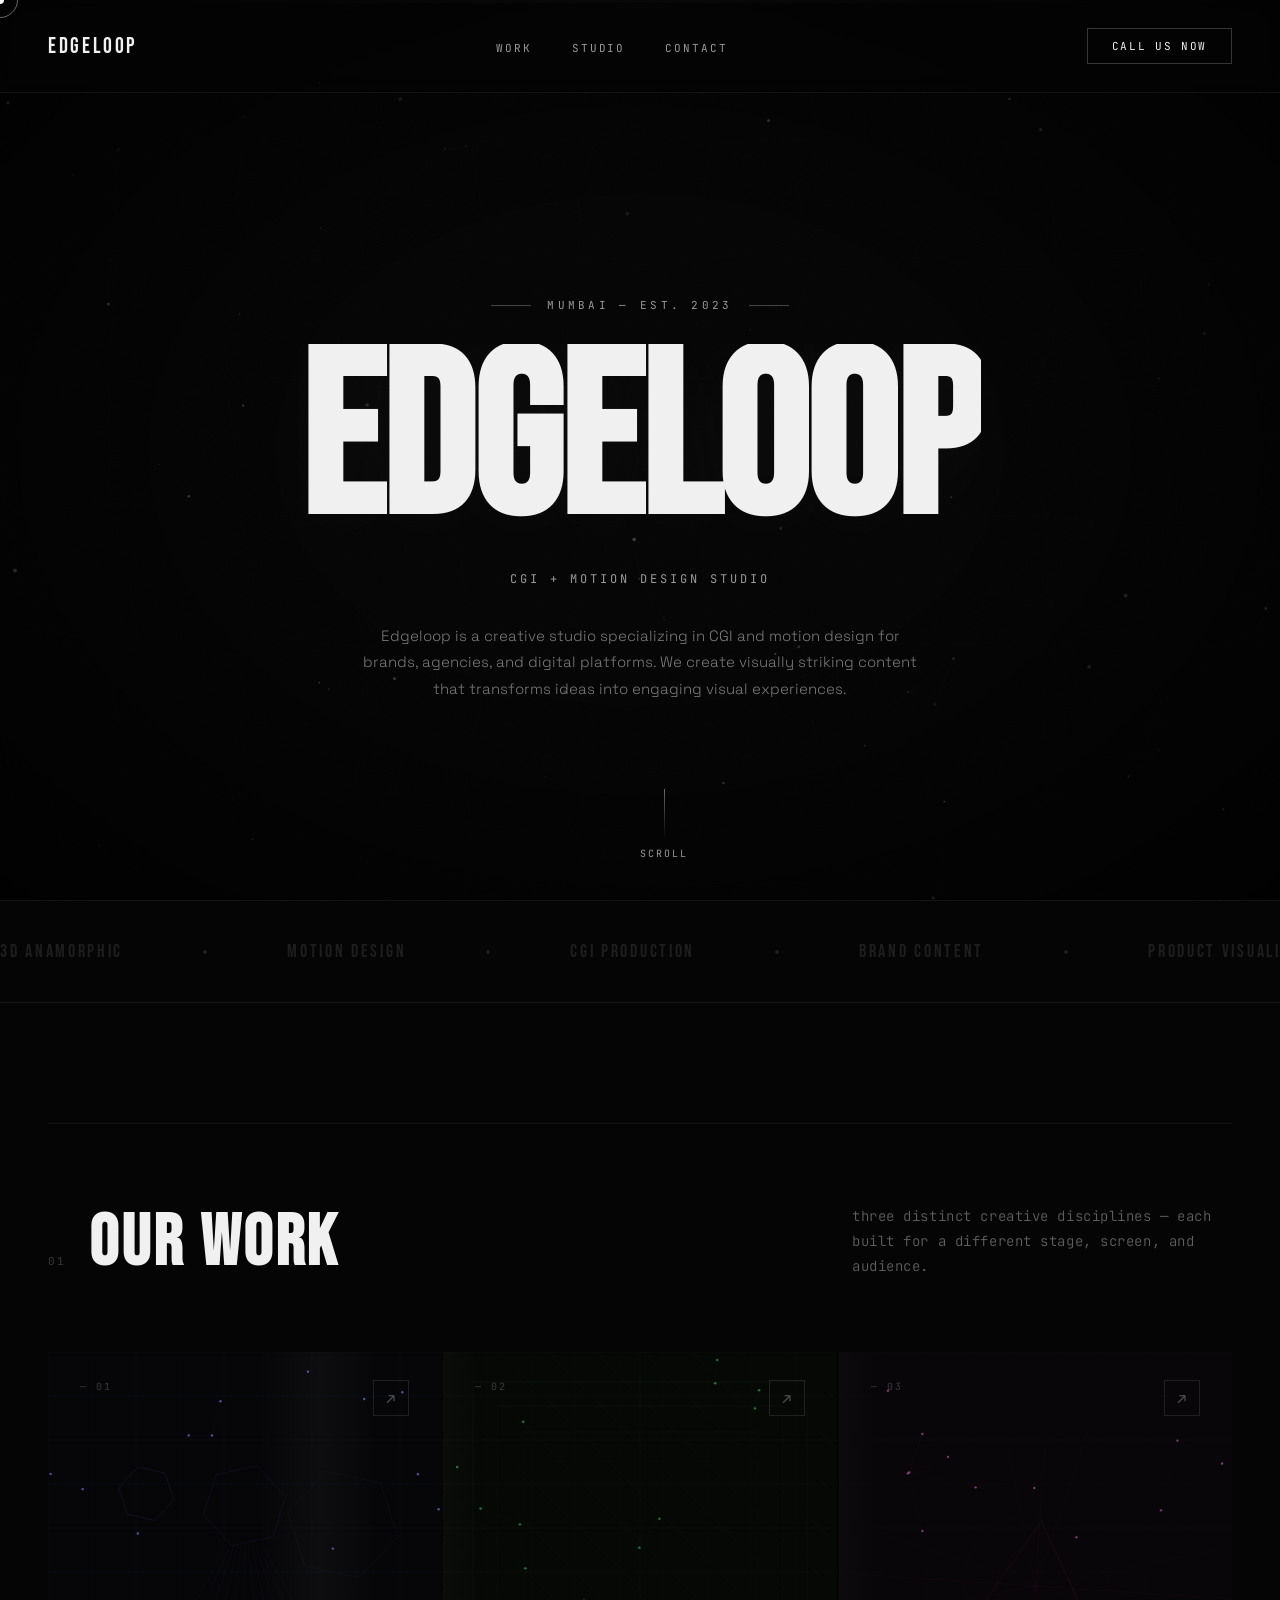
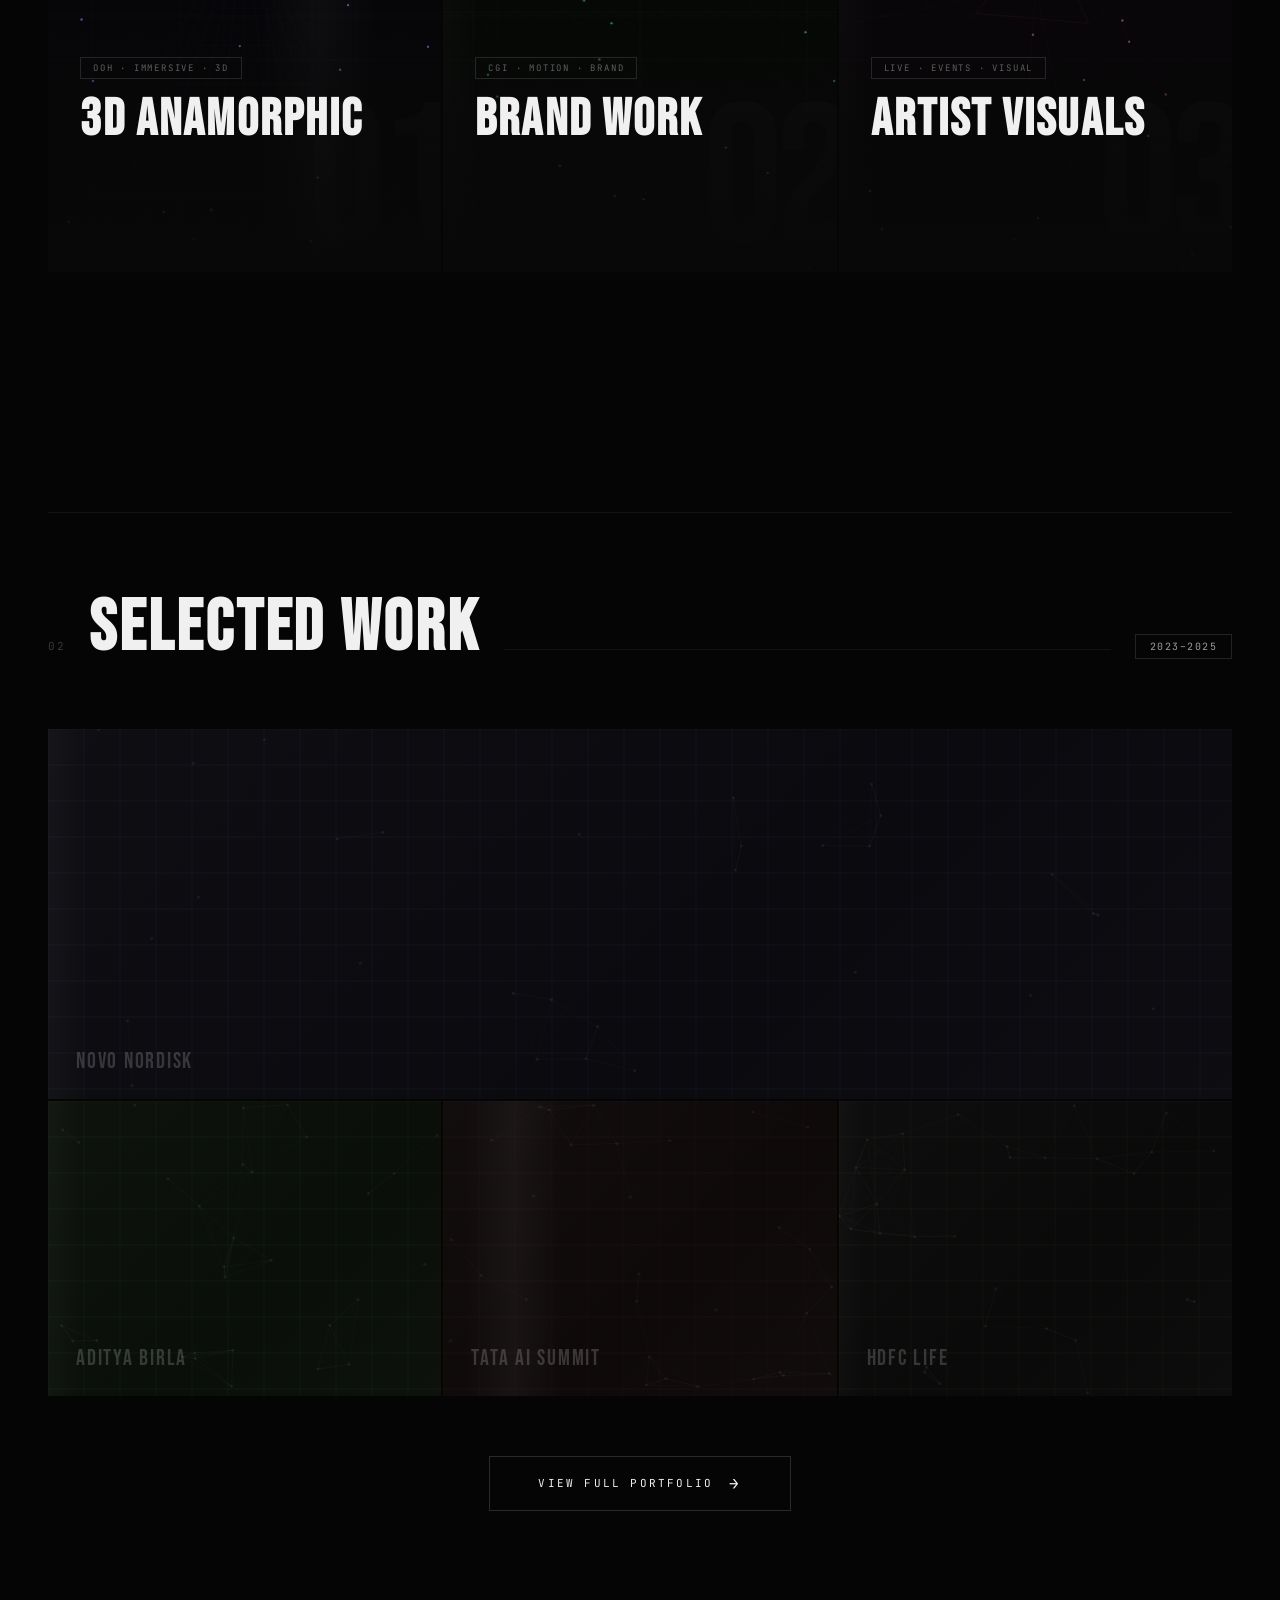
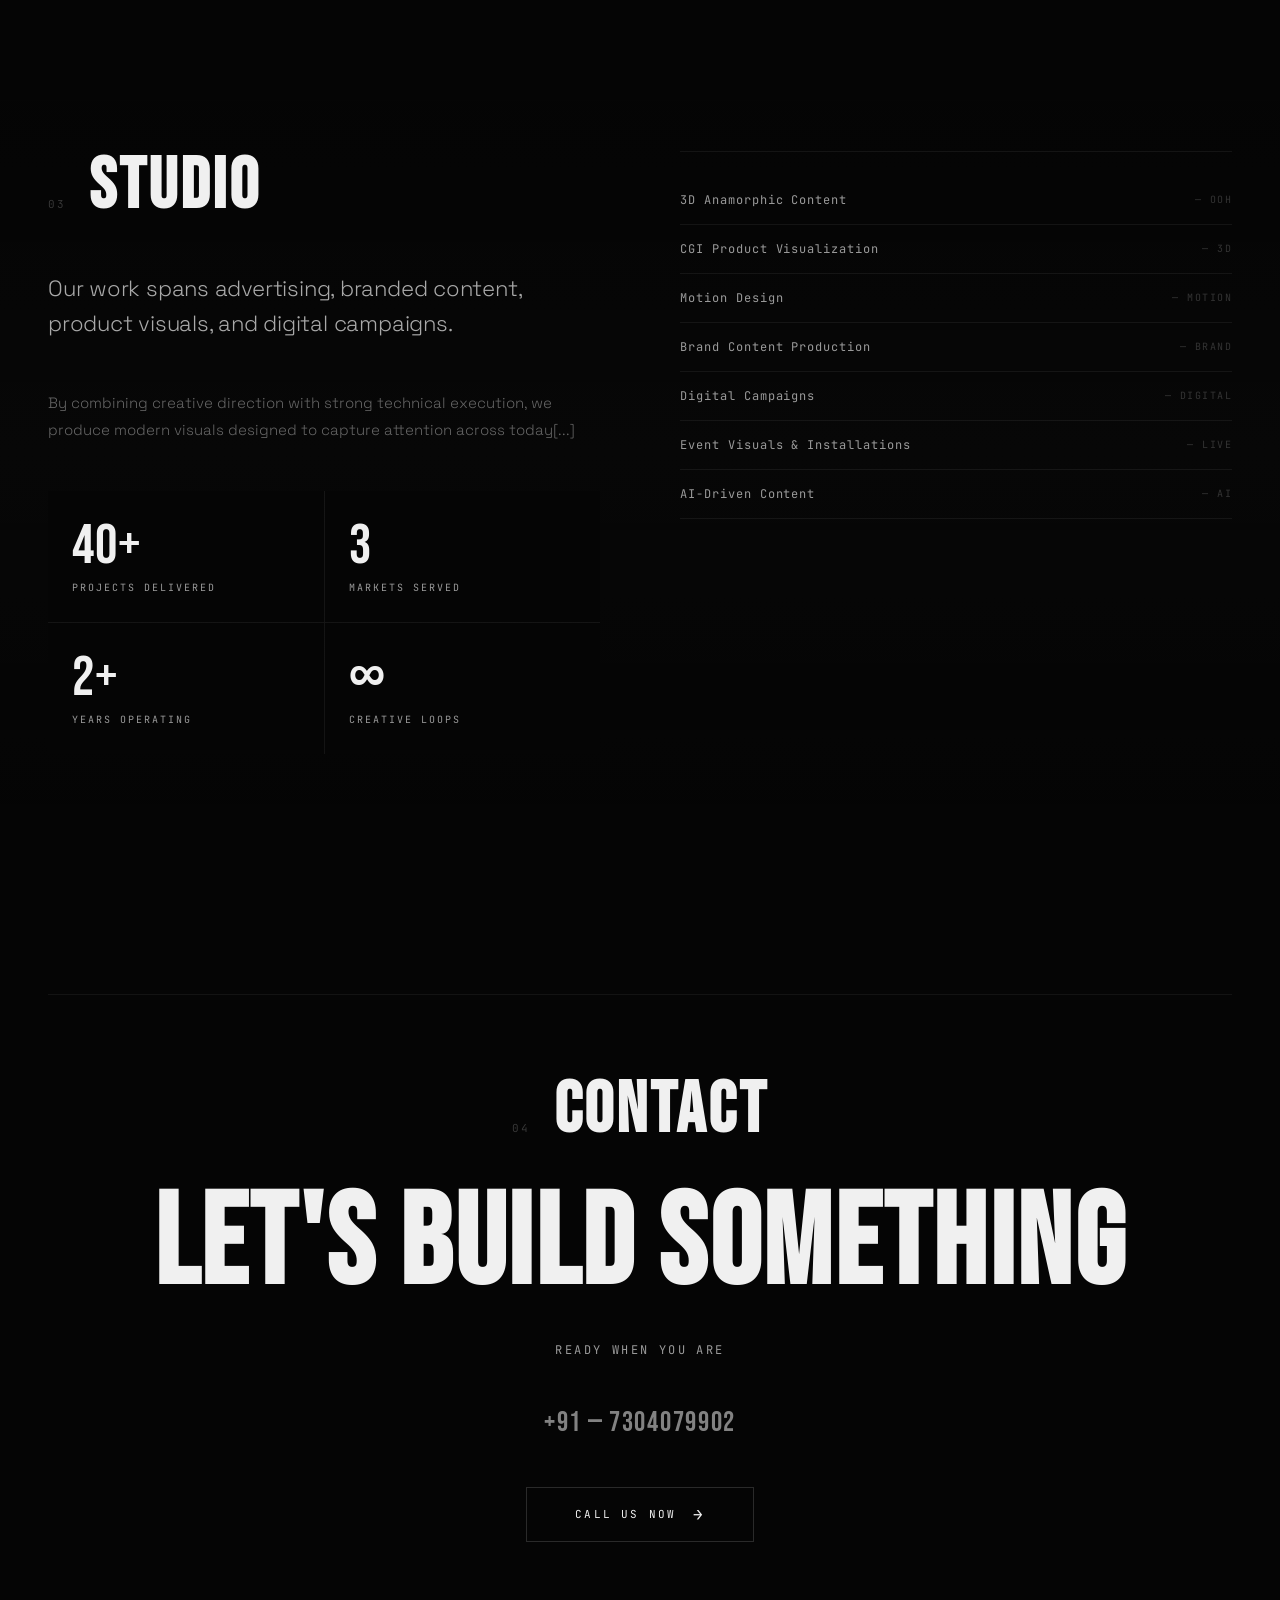
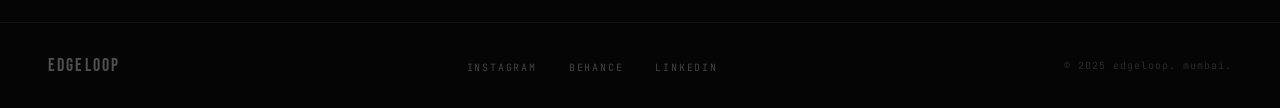
==== commit d15f7d42: "Replace 'start a project' button with 'call us now' in navigation" ====
--- a/index.html
+++ b/index.html
@@ -25,7 +25,7 @@
       <li><a href="#contact">contact</a></li>
     </ul>
     <button class="nav-cta" onclick="document.getElementById('contact').scrollIntoView({behavior:'smooth'})">
-      start a project
+      call us now
     </button>
   </nav>
 
@@ -157,7 +157,7 @@
           <h2 class="section-title">studio</h2>
         </div>
         <p class="about-text reveal">Our work spans advertising, branded content, product visuals, and digital campaigns.</p>
-        <p class="about-text-secondary reveal reveal-delay-1">By combining creative direction with strong technical execution, we produce modern visuals designed to capture attention across today's digital landscape. At Edgeloop, we collaborate with brands and creative partners to craft high-impact content that helps brands communicate and stand out.</p>
+        <p class="about-text-secondary reveal reveal-delay-1">By combining creative direction with strong technical execution, we produce modern visuals designed to capture attention across today[...]</p>
         <div class="stat-grid reveal reveal-delay-2">
           <div class="stat-cell"><div class="stat-num">40+</div><div class="stat-label">projects delivered</div></div>
           <div class="stat-cell"><div class="stat-num">3</div><div class="stat-label">markets served</div></div>
@@ -177,7 +177,7 @@
         </ul>
         <div style="margin-top: 60px; display: flex; justify-content: center;">
           <svg width="140" height="140" viewBox="0 0 140 140" fill="none" xmlns="http://www.w3.org/2000/svg">
-            <defs><filter id="glow-filter"><feGaussianBlur stdDeviation="2" result="coloredBlur"/><feMerge><feMergeNode in="coloredBlur"/><feMergeNode in="SourceGraphic"/></feMerge></filter></defs>
+            <defs><filter id="glow-filter"><feGaussianBlur stdDeviation="2" result="coloredBlur"/><feMerge><feMergeNode in="coloredBlur"/><feMergeNode in="SourceGraphic"/></feMerge></filter></def>
             <circle cx="70" cy="70" r="60" stroke="rgba(255,255,255,0.06)" stroke-width="1"/>
             <circle cx="70" cy="70" r="50" stroke="rgba(255,255,255,0.04)" stroke-width="0.5" stroke-dasharray="4 8"/>
             <g id="cube-group" filter="url(#glow-filter)">
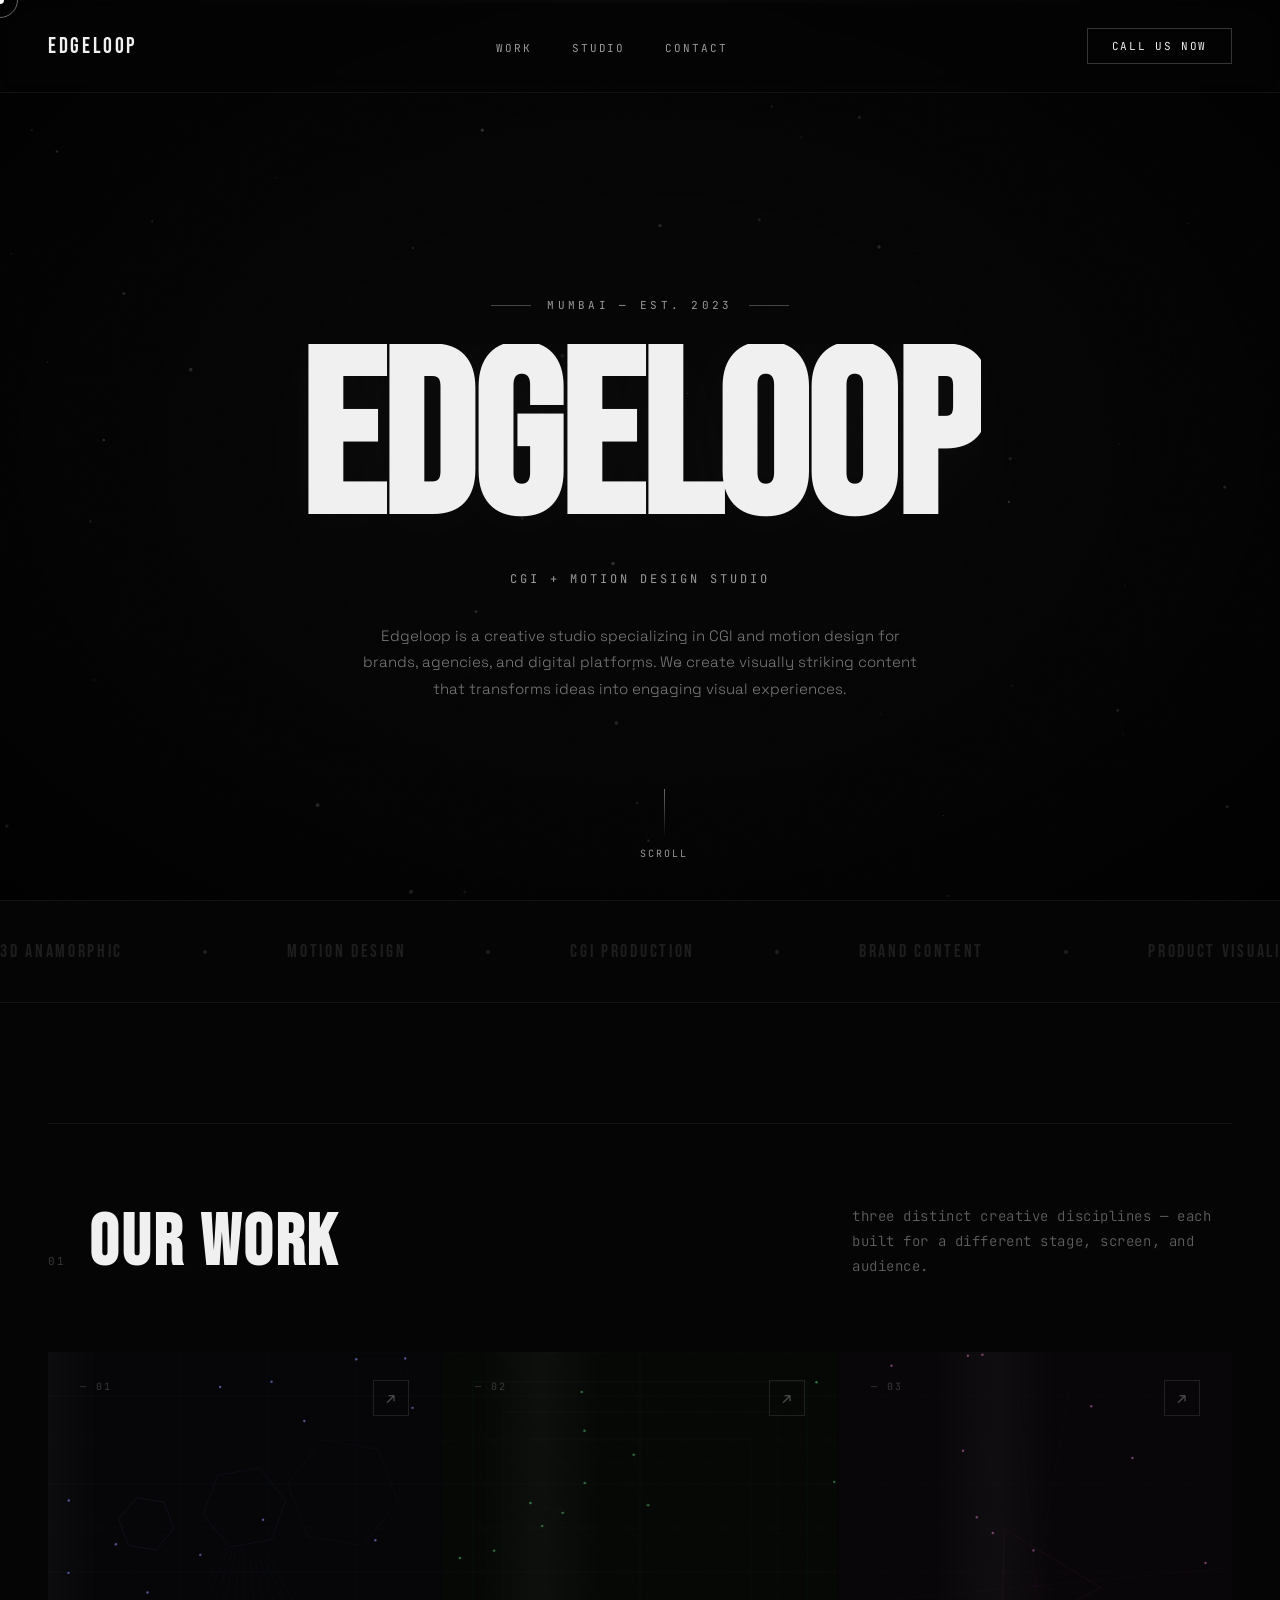
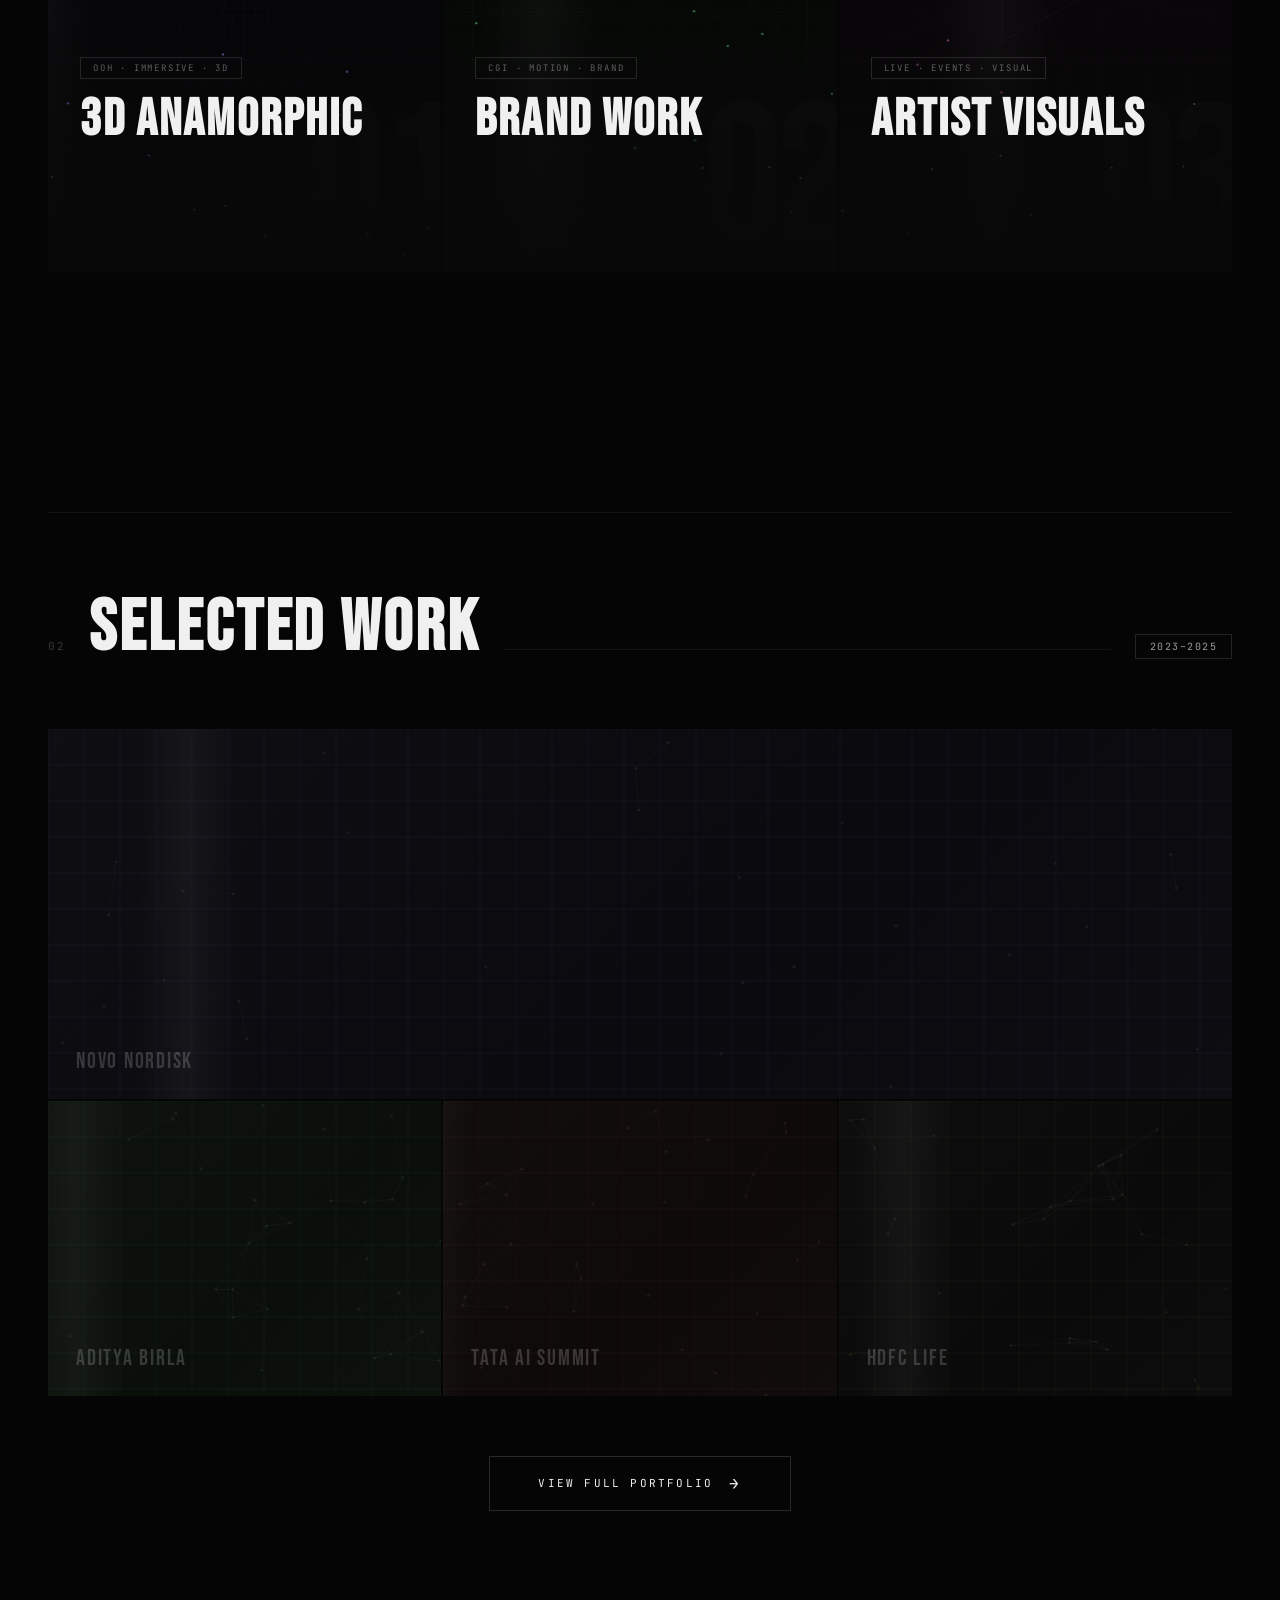
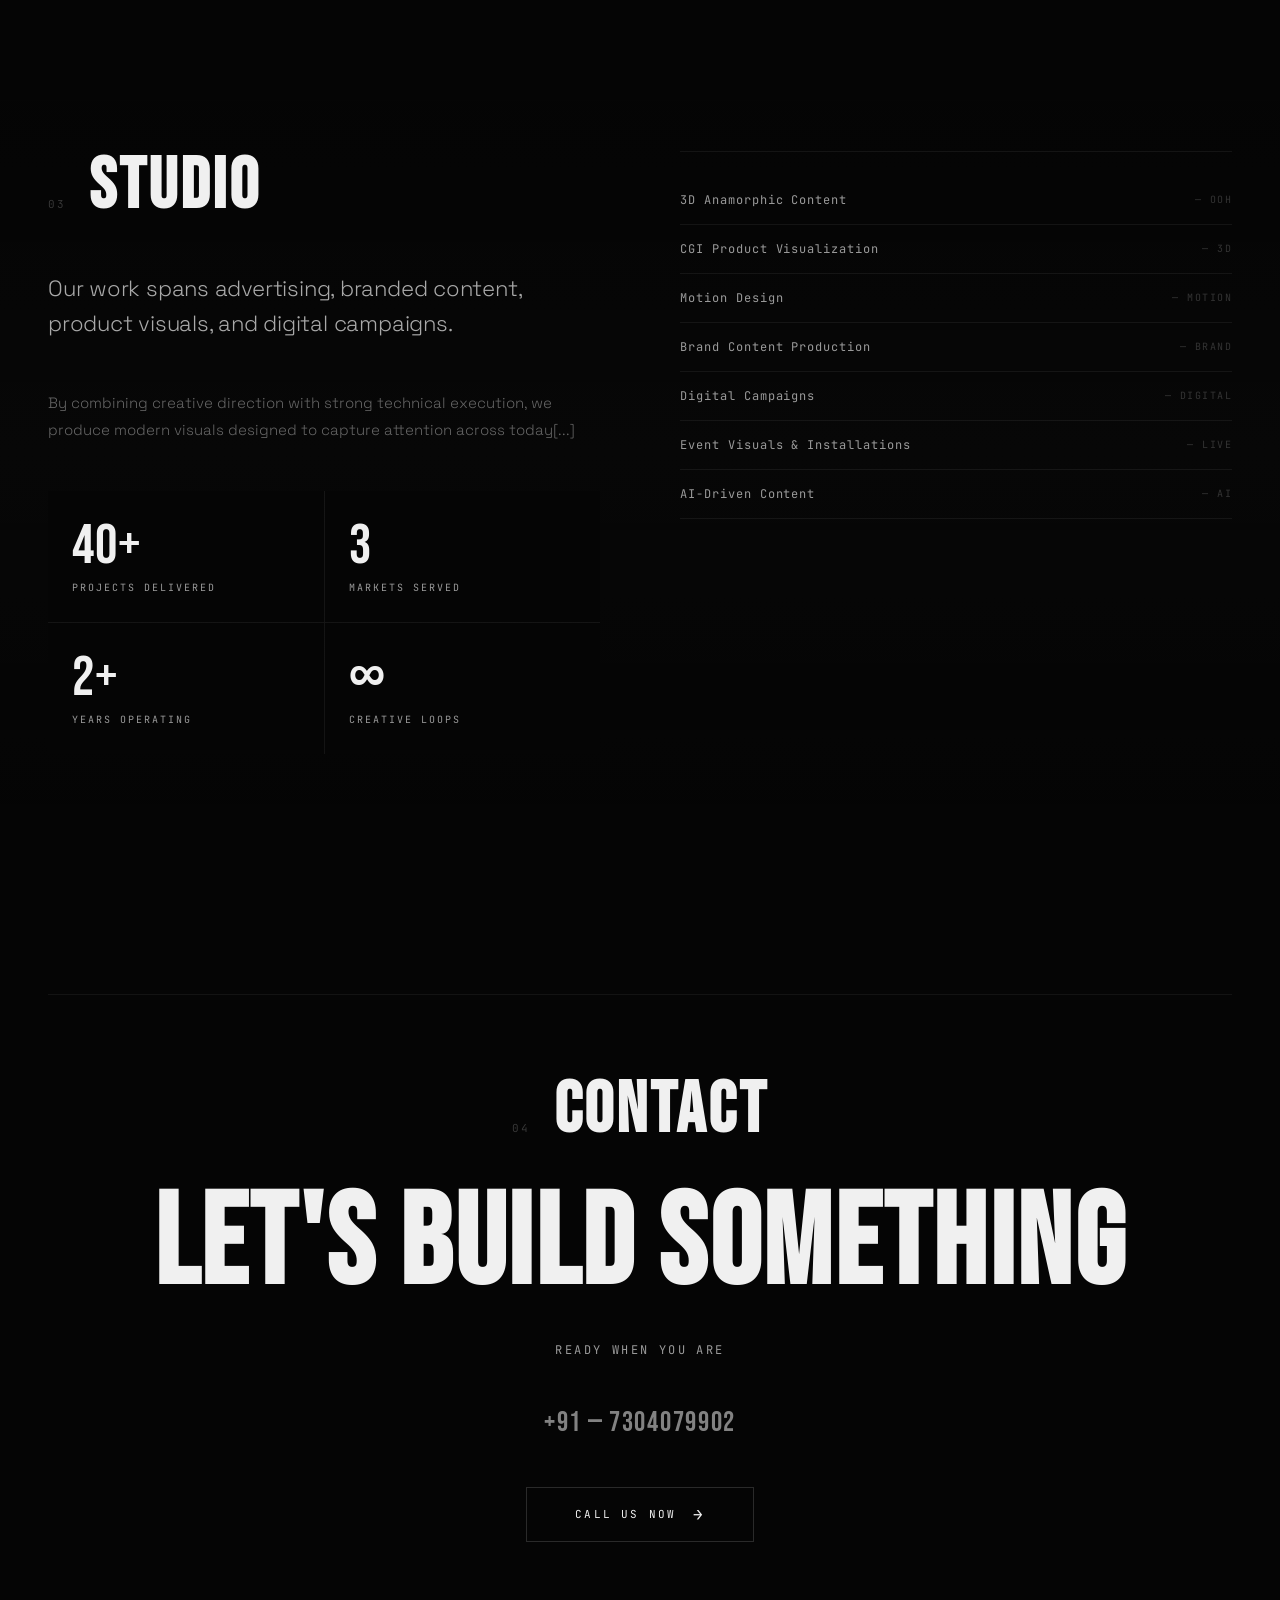
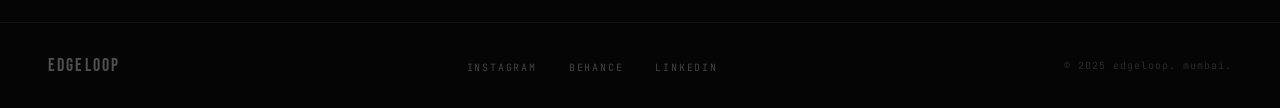
==== commit 8b4c2f6c: "Add video support to all 4 project cards in selected work section" ====
--- a/index.html
+++ b/index.html
@@ -119,25 +119,57 @@
     </div>
     <div class="work-grid">
       <div class="project-card project-card-featured reveal" data-tilt>
-        <div class="card-bg"><div class="card-visual"><canvas id="card-canvas-0"></canvas></div></div>
+        <div class="card-bg">
+          <div class="card-visual">
+            <canvas id="card-canvas-0"></canvas>
+            <video class="card-video" id="card-video-0" preload="metadata">
+              <source src="videos/novo-nordisk.mp4" type="video/mp4">
+            </video>
+            <div class="play-button">▶</div>
+          </div>
+        </div>
         <div class="card-overlay"></div><div class="card-border"></div>
         <div class="card-static-title">novo nordisk</div>
         <div class="card-info"><div class="card-cat">Anamorphic 3D · NSM 2025</div><div class="card-title">Novo Nordisk</div></div>
       </div>
       <div class="project-card reveal reveal-delay-1" data-tilt>
-        <div class="card-bg"><div class="card-visual"><canvas id="card-canvas-1"></canvas></div></div>
+        <div class="card-bg">
+          <div class="card-visual">
+            <canvas id="card-canvas-1"></canvas>
+            <video class="card-video" id="card-video-1" preload="metadata">
+              <source src="videos/aditya-birla.mp4" type="video/mp4">
+            </video>
+            <div class="play-button">▶</div>
+          </div>
+        </div>
         <div class="card-overlay"></div><div class="card-border"></div>
         <div class="card-static-title">aditya birla</div>
         <div class="card-info"><div class="card-cat">3D Visual · Brand</div><div class="card-title">Aditya Birla</div></div>
       </div>
       <div class="project-card reveal reveal-delay-2" data-tilt>
-        <div class="card-bg"><div class="card-visual"><canvas id="card-canvas-2"></canvas></div></div>
+        <div class="card-bg">
+          <div class="card-visual">
+            <canvas id="card-canvas-2"></canvas>
+            <video class="card-video" id="card-video-2" preload="metadata">
+              <source src="videos/tata-ai-summit.mp4" type="video/mp4">
+            </video>
+            <div class="play-button">▶</div>
+          </div>
+        </div>
         <div class="card-overlay"></div><div class="card-border"></div>
         <div class="card-static-title">tata ai summit</div>
         <div class="card-info"><div class="card-cat">Anamorphic 3D · Tech</div><div class="card-title">Tata AI Summit</div></div>
       </div>
       <div class="project-card reveal reveal-delay-3" data-tilt>
-        <div class="card-bg"><div class="card-visual"><canvas id="card-canvas-3"></canvas></div></div>
+        <div class="card-bg">
+          <div class="card-visual">
+            <canvas id="card-canvas-3"></canvas>
+            <video class="card-video" id="card-video-3" preload="metadata">
+              <source src="videos/hdfc-life.mp4" type="video/mp4">
+            </video>
+            <div class="play-button">▶</div>
+          </div>
+        </div>
         <div class="card-overlay"></div><div class="card-border"></div>
         <div class="card-static-title">hdfc life</div>
         <div class="card-info"><div class="card-cat">Motion Design · Finance</div><div class="card-title">HDFC Life Sparsh</div></div>
